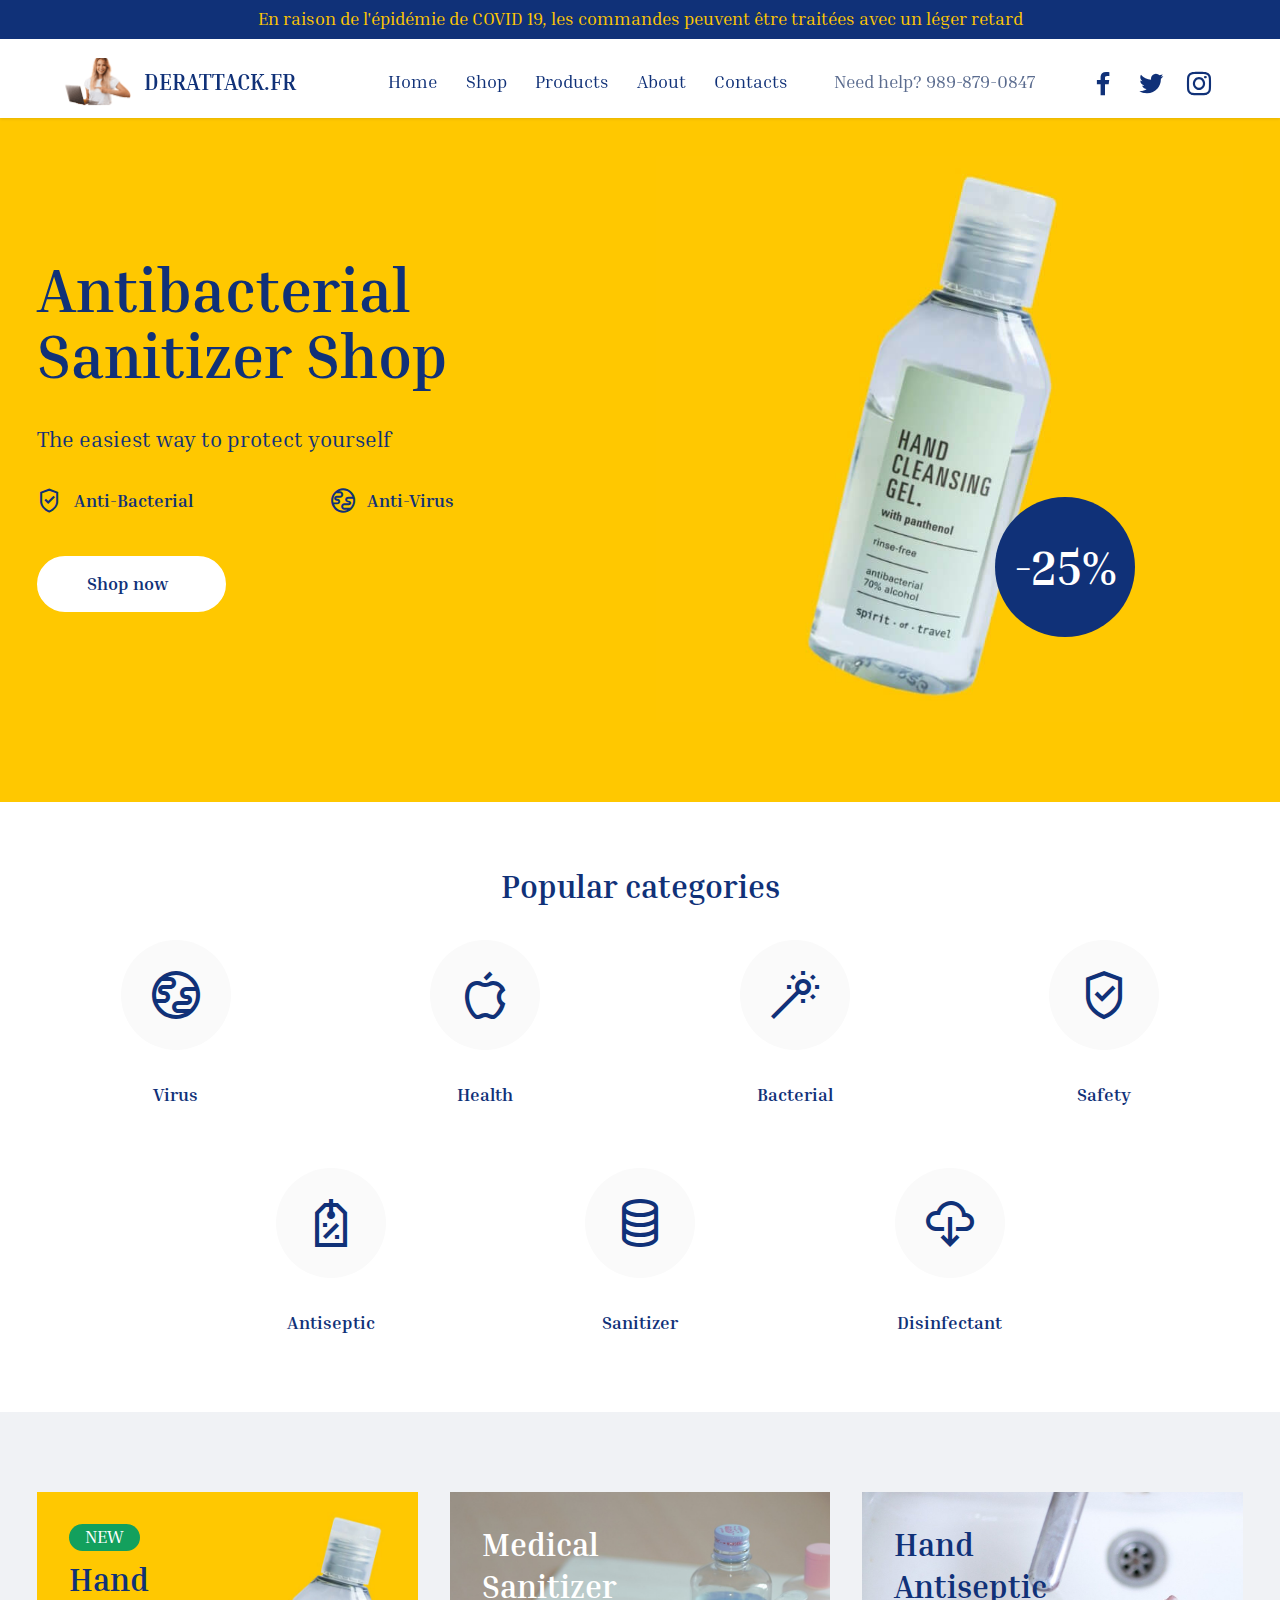
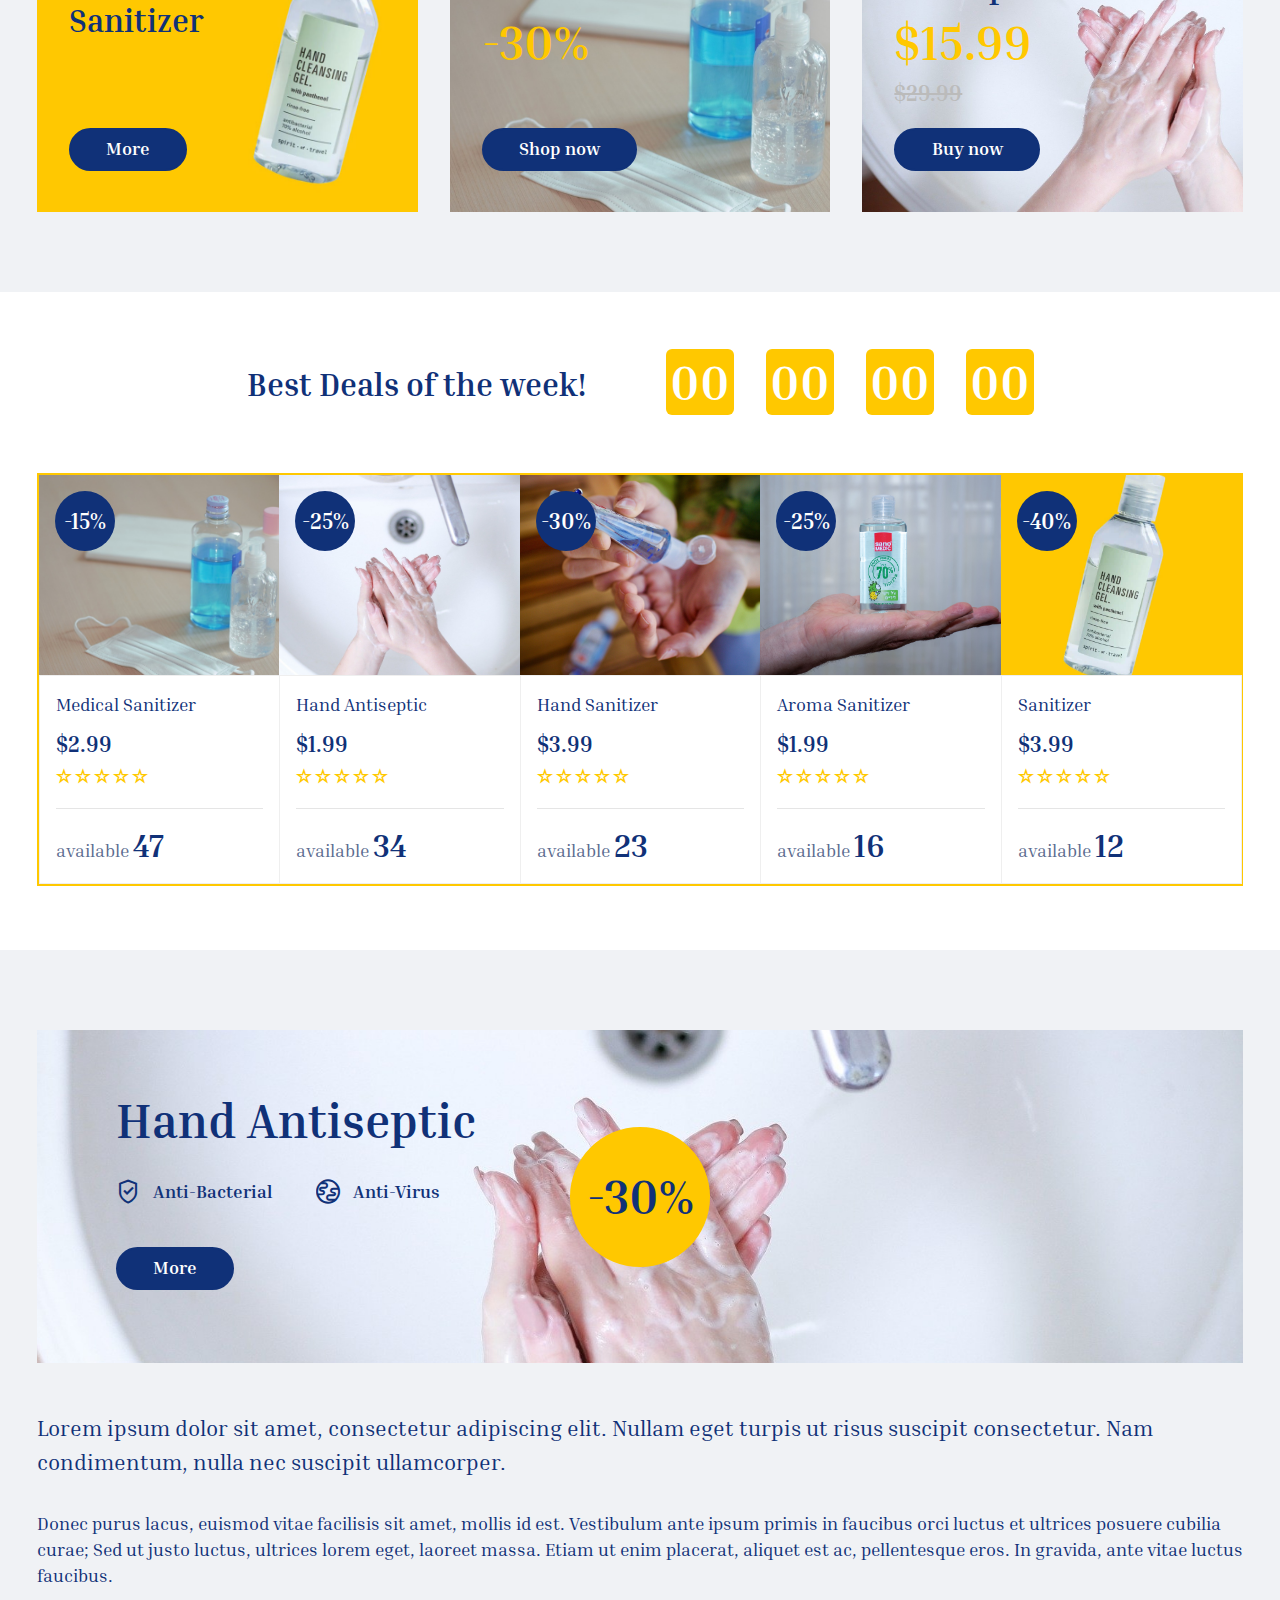
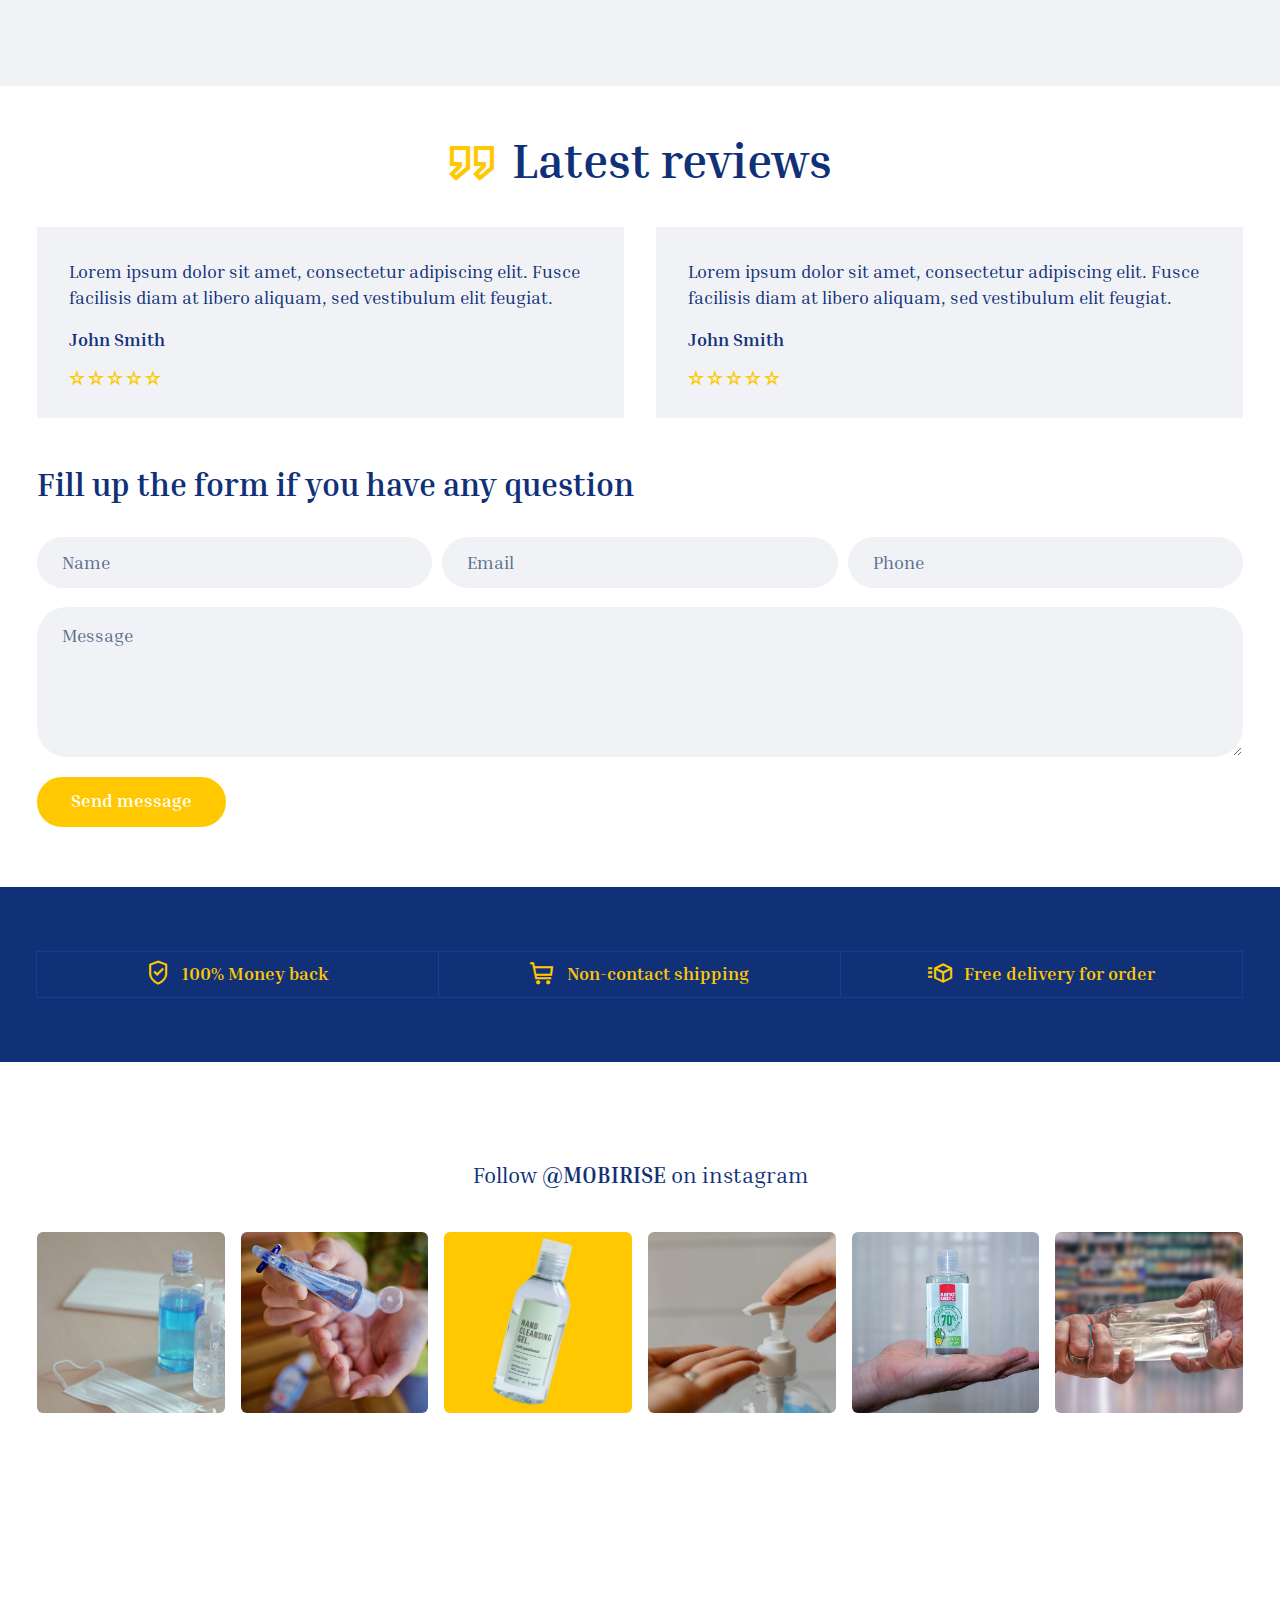
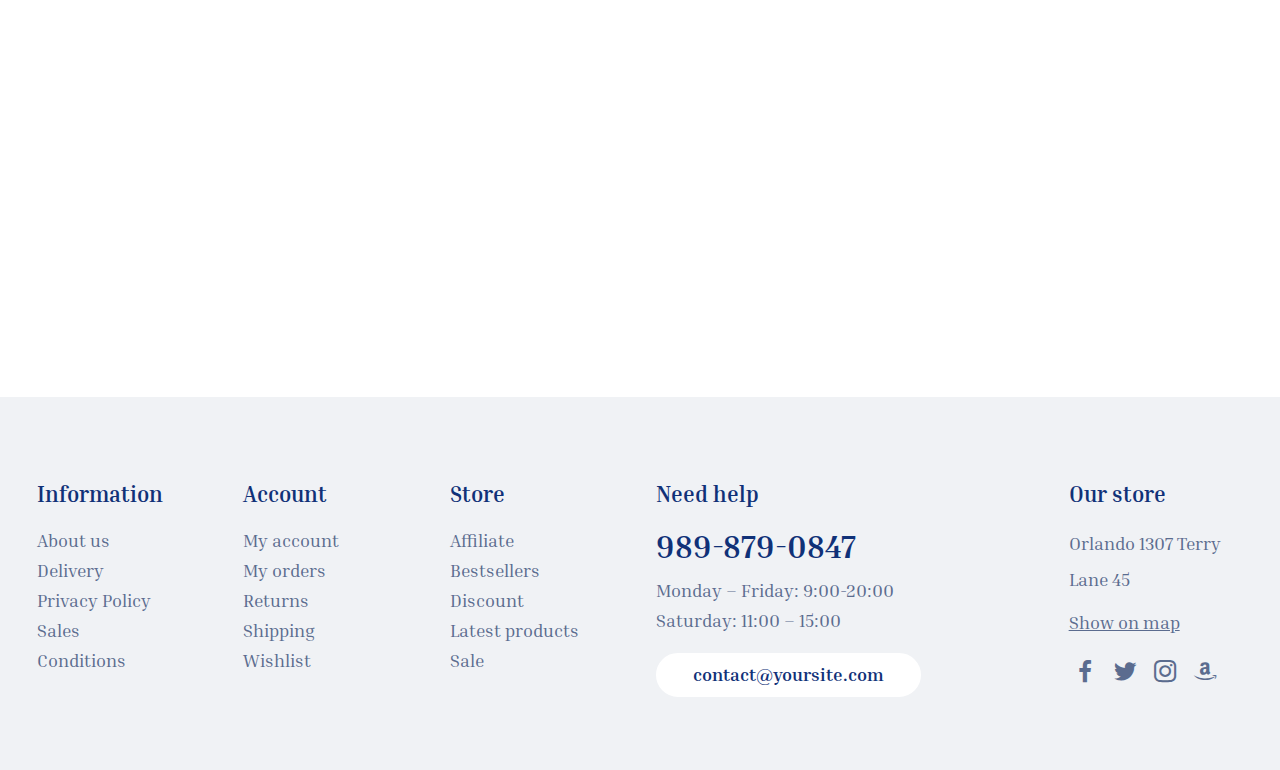
==== page1.html @ 293b17b3 "create github pages" ====
<!DOCTYPE html>
<html  >
<head>
  
  <meta charset="UTF-8">
  <meta http-equiv="X-UA-Compatible" content="IE=edge">
  
  <meta name="viewport" content="width=device-width, initial-scale=1, minimum-scale=1">
  <link rel="shortcut icon" href="assets/images/elodie-96x49.png" type="image/x-icon">
  <meta name="description" content="">
  
  
  <title>Page 1</title>
  <link rel="stylesheet" href="assets/web/assets/mobirise-icons2/mobirise2.css">
  <link rel="stylesheet" href="assets/tether/tether.min.css">
  <link rel="stylesheet" href="assets/bootstrap/css/bootstrap.min.css">
  <link rel="stylesheet" href="assets/bootstrap/css/bootstrap-grid.min.css">
  <link rel="stylesheet" href="assets/bootstrap/css/bootstrap-reboot.min.css">
  <link rel="stylesheet" href="assets/dropdown/css/style.css">
  <link rel="stylesheet" href="assets/formstyler/jquery.formstyler.css">
  <link rel="stylesheet" href="assets/formstyler/jquery.formstyler.theme.css">
  <link rel="stylesheet" href="assets/datepicker/jquery.datetimepicker.min.css">
  <link rel="stylesheet" href="assets/socicon/css/styles.css">
  <link rel="stylesheet" href="assets/theme/css/style.css">
  <link rel="stylesheet" href="assets/recaptcha.css">
  <link rel="preload" href="https://fonts.googleapis.com/css?family=Inria+Serif:300,300i,400,400i,700,700i&display=swap" as="style" onload="this.onload=null;this.rel='stylesheet'">
  <noscript><link rel="stylesheet" href="https://fonts.googleapis.com/css?family=Inria+Serif:300,300i,400,400i,700,700i&display=swap"></noscript>
  <link rel="preload" as="style" href="assets/mobirise/css/mbr-additional.css"><link rel="stylesheet" href="assets/mobirise/css/mbr-additional.css" type="text/css">
  
  
  
  

</head>
<body>
  
  <section class="menu menu1 cid-t0pFZDMu78" once="menu" id="menu1-0">
    
    <nav class="navbar navbar-dropdown navbar-fixed-top navbar-expand-lg">
        
         <h3 class="menu-tite mbr-fonts-style display-4">En raison de l'épidémie de COVID 19, les commandes peuvent être traitées avec un léger retard</h3>
        <div class="container">
 
            <div class="navbar-brand">
                <span class="navbar-logo">
                    <a href="http://www.derattack.fr">
                        <img src="assets/images/elodie-96x49.png" alt="Derattack.FR le specialiste reconnu de la lutte anti nuisibles à paris et en Regions" style="height: 3rem;">
                    </a>
                </span>
                <span class="navbar-caption-wrap"><a class="navbar-caption text-primary display-7" href="#">DERATTACK.FR</a></span>
            </div>
            <button class="navbar-toggler" type="button" data-toggle="collapse" data-target="#navbarSupportedContent" aria-controls="navbarNavAltMarkup" aria-expanded="false" aria-label="Toggle navigation">
                <div class="hamburger">
                    <span></span>
                    <span></span>
                    <span></span>
                    <span></span>
                </div>
            </button>
            <div class="collapse navbar-collapse" id="navbarSupportedContent">
                <ul class="navbar-nav nav-dropdown nav-right" data-app-modern-menu="true"><li class="nav-item"><a class="nav-link link text-primary display-4" href="#">
                            Home</a></li><li class="nav-item"><a class="nav-link link text-primary display-4" href="#" aria-expanded="true">
                            Shop</a></li><li class="nav-item"><a class="nav-link link text-primary display-4" href="#" aria-expanded="false">Products</a></li>
                    <li class="nav-item"><a class="nav-link link text-primary display-4" href="#">
                            About</a></li>
                    <li class="nav-item"><a class="nav-link link text-primary display-4" href="#">Contacts</a>
                    </li></ul>
                
                <h4 class="menu-text mbr-fonts-style m-0 display-4">Need help? 989-879-0847</h4>
                
                
                <div class="icons-menu">
                    <a class="iconfont-wrapper" href="#" target="_blank">
                        <span class="p-2 mbr-iconfont socicon-facebook socicon"></span>
                    </a>
                    <a class="iconfont-wrapper" href="#" target="_blank">
                        <span class="p-2 mbr-iconfont socicon-twitter socicon"></span>
                    </a>
                    <a class="iconfont-wrapper" href="#" target="_blank">
                        <span class="p-2 mbr-iconfont socicon-instagram socicon"></span>
                    </a>
                    
                </div>
                
            </div>
        </div>
    </nav>
</section>

<section class="header2 cid-t0pFZEG1dU" id="header02-1">
    
    
    <div class="container">
        <div class="row align-left justify-content-center align-items-center">
            <div class="col-12 col-md-12 col-lg-6 image-wrapper">
                <div class="price-wrapper">
                    <h5 class="price mbr-fonts-style m-0 display-2">
                        <strong>-25%</strong>
                    </h5>
                </div>
                <img src="assets/images/product2.jpg" alt="">
            </div>
            <div class="col-12 col-md-12 col-lg-6">
                <div class="text-wrapper">
                    <h1 class="mbr-section-title mbr-fonts-style mb-4 display-1"><strong>Antibacterial Sanitizer Shop</strong></h1>
                    <p class="mbr-text mbr-fonts-style mb-4 display-7">The easiest way to protect yourself</p>
                    <div class="cards mb-4">
                        <div class="card-wrapper">
                            <span class="mbr-iconfont card-icon m-auto mobi-mbri-protect mobi-mbri"></span>
                            <div class="card-box">
                                <h4 class="card-title mbr-fonts-style display-4"><strong>Anti-Bacterial</strong></h4>
                            </div>
                        </div>
                        <div class="card-wrapper">
                            <span class="mbr-iconfont card-icon m-auto mobi-mbri-globe mobi-mbri"></span>
                            <div class="card-box">
                                <h4 class="card-title mbr-fonts-style display-4"><strong>Anti-Virus</strong></h4>
                            </div>
                        </div>
                    </div>
                    <div class="mbr-section-btn mt-3"><a class="btn btn-lg btn-white display-4" href="#"><span class="mobi-mbri mobi-mbri-arrow-next mbr-iconfont mbr-iconfont-btn"></span>Shop now</a>
                    </div>
                </div>
            </div>
        </div>
    </div>
</section>

<section class="features3 cid-t0pFZF9p6k" id="features03-2">
    

    
    <div class="container">
        <div class="row">
            <div class="col-12">
                <h3 class="mbr-section-title mbr-fonts-style align-center mb-0 display-5"><strong>Popular categories</strong></h3>
                
            </div>
        </div>
        <div class="row">
            <div class="card col-12 col-md-4 col-lg-3">
                <div class="card-wrapper">
                    <div class="card-box align-center">
                        <div class="iconfont-wrapper">
                            <span class="mbr-iconfont mobi-mbri-globe mobi-mbri"></span>
                        </div>
                        <h5 class="card-title mbr-fonts-style display-4"><strong>Virus</strong></h5>
                        
                    </div>
                </div>
            </div>
            <div class="card col-12 col-md-4 col-lg-3">
                <div class="card-wrapper">
                    <div class="card-box align-center">
                        <div class="iconfont-wrapper">
                            <span class="mbr-iconfont mobi-mbri-apple mobi-mbri"></span>
                        </div>
                        <h5 class="card-title mbr-fonts-style display-4"><strong>Health</strong></h5>
                        
                    </div>
                </div>
            </div>
            <div class="card col-12 col-md-4 col-lg-3">
                <div class="card-wrapper">
                    <div class="card-box align-center">
                        <div class="iconfont-wrapper">
                            <span class="mbr-iconfont mobi-mbri-magic-stick mobi-mbri"></span>
                        </div>
                        <h5 class="card-title mbr-fonts-style display-4"><strong>Bacterial</strong></h5>
                        
                    </div>
                </div>
            </div>
            <div class="card col-12 col-md-4 col-lg-3">
                <div class="card-wrapper">
                    <div class="card-box align-center">
                        <div class="iconfont-wrapper">
                            <span class="mbr-iconfont mobi-mbri-protect mobi-mbri"></span>
                        </div>
                        <h5 class="card-title mbr-fonts-style display-4"><strong>Safety</strong></h5>
                        
                    </div>
                </div>
            </div>
            <div class="card col-12 col-md-4 col-lg-3">
                <div class="card-wrapper">
                    <div class="card-box align-center">
                        <div class="iconfont-wrapper">
                            <span class="mbr-iconfont mobi-mbri-sale mobi-mbri"></span>
                        </div>
                        <h5 class="card-title mbr-fonts-style display-4"><strong>Antiseptic</strong></h5>
                        
                    </div>
                </div>
            </div>
            <div class="card col-12 col-md-4 col-lg-3">
                <div class="card-wrapper">
                    <div class="card-box align-center">
                        <div class="iconfont-wrapper">
                            <span class="mbr-iconfont mobi-mbri-database mobi-mbri"></span>
                        </div>
                        <h5 class="card-title mbr-fonts-style display-4"><strong>Sanitizer</strong></h5>
                        
                    </div>
                </div>
            </div>
            <div class="card col-12 col-md-4 col-lg-3">
                <div class="card-wrapper">
                    <div class="card-box align-center">
                        <div class="iconfont-wrapper">
                            <span class="mbr-iconfont mobi-mbri-download-2 mobi-mbri"></span>
                        </div>
                        <h5 class="card-title mbr-fonts-style display-4"><strong>Disinfectant</strong></h5>
                        
                    </div>
                </div>
            </div>
        </div>
    </div>
</section>

<section class="features2 cid-t0pFZFJLHD" id="features02-3">
    

    
    <div class="container">
        <div class="row">
            <div class="col-12 col-lg-4">
                <div class="card-wrapper">
                    <div class="text-wrapper">
                        <div class="content">
                            <h6 class="card1-subtitle mbr-fonts-style mb-2 display-4">NEW</h6>
                            <h5 class="card1-title mbr-fonts-style display-5"><strong>Hand Sanitizer</strong></h5>
                        </div>


                        <div class="mbr-section-btn"><a href="#" class="btn btn-md btn-primary display-4">More</a></div>

                    </div>
                    <div class="img-wrapper">
                        <img src="assets/images/card2.jpg" alt="" title="">
                    </div>
                </div>
            </div>
            <div class="col-12 col-lg-4">
                <div class="card-wrapper">
                    <div class="text-wrapper">
                        <div class="content">
                            <h6 class="card2-subtitle mbr-fonts-style mb-2 display-5"><strong>Medical Sanitizer</strong></h6>
                            <h5 class="card2-title mbr-fonts-style display-2"><strong>-30%</strong></h5>
                        </div>


                        <div class="mbr-section-btn"><a href="#" class="btn btn-md btn-primary display-4">Shop now</a></div>

                    </div>
                    <div class="img-wrapper">
                        <img src="assets/images/mbr-1.jpeg" alt="" title="">
                    </div>
                </div>
            </div>
            <div class="col-12 col-lg-4">
                <div class="card-wrapper">
                    <div class="text-wrapper">
                        <div class="content">
                            <h6 class="card3-subtitle mbr-fonts-style mb-2 display-5"><strong>Hand Antiseptic</strong></h6>
                            <h5 class="card3-title mbr-fonts-style display-2"><strong>$15.99</strong></h5>
                            <h6 class="card3-price mbr-fonts-style display-7"><strong>$29.99</strong></h6>
                        </div>


                        <div class="mbr-section-btn"><a href="#" class="btn btn-md btn-primary display-4">Buy now</a></div>

                    </div>
                    <div class="img-wrapper">
                        <img src="assets/images/mbr-2.jpeg" alt="" title="">
                    </div>
                </div>
            </div>
        </div>
    </div>
</section>

<section class="countdown1 cid-t0pFZG8poo" id="countdown01-4">


<div class="container">
    <div class="row pt-5 justify-content-center">
        <div class="col-lg-10">
            <div class="mbr-flex">
            <h3 class="mbr-section-title mb-5 align-center mbr-fonts-style display-5"><strong>Best Deals of the week!</strong></h3>
           
            <div class="countdown-cont align-center mb-5">

                <div class="countdown" data-due-date="2021/02/21"></div>
            </div>
          </div>
        </div>
    </div>
</div>
</section>

<section class="shop1 cid-t0pFZGq6rU" id="shop02-5">
    
    
    <div class="container">
        
        <div class="row align-left justify-content-center">
            
            
            <div class="item features-image сol-12 col-md-6 col-lg-2">
                <div class="item-wrapper">
                    <div class="item-img">
                         <div class="price-wrapper">
                    <h5 class="price mbr-fonts-style m-0 display-7">
                        <strong>-15%</strong>
                    </h5>
                </div>
                       <img src="assets/images/mbr-1.jpeg" data-slide-to="5" alt="" title="">
                    </div>
                    <div class="item-content">
                        <h5 class="item-title mbr-fonts-style display-4">Medical Sanitizer</h5>
                        <h6 class="item-subtitle mbr-fonts-style mt-1 display-7"><strong>$2.99</strong></h6>
                        
                        
                        <div class="social-row display-7">
                            <div class="soc-item">
                                <a href="https://www.facebook.com/Mobirise/" target="_blank">
                                    <span class="mbr-iconfont mobi-mbri-star mobi-mbri"></span>
                                </a>
                            </div>
                            <div class="soc-item">
                                <a href="https://twitter.com/mobirise" target="_blank">
                                    <span class="mbr-iconfont mobi-mbri-star mobi-mbri"></span>
                                </a>
                            </div>
                            <div class="soc-item">
                                <a href="https://instagram.com/mobirise" target="_blank">
                                    <span class="mbr-iconfont mobi-mbri-star mobi-mbri"></span>
                                </a>
                            </div>
                            <div class="soc-item">
                                <a href="https://www.youtube.com/c/mobirise" target="_blank">
                                    <span class="mbr-iconfont mobi-mbri-star mobi-mbri"></span>
                                </a>
                            </div>
                            <div class="soc-item">
                                <a href="https://twitter.com/mobirise" target="_blank">
                                    <span class="mbr-iconfont mobi-mbri-star mobi-mbri"></span>
                                </a>
                            </div>
                        </div>
                         <hr>
                        <span class="mbr-count-text mbr-fonts-style mt-3 display-4">available</span>
                        <span class="mbr-count mbr-fonts-style mt-3 display-5"><strong>47</strong></span>
                         
                    </div>
                   
                </div>
            </div><div class="item features-image сol-12 col-md-6 col-lg-2">
                <div class="item-wrapper">
                    <div class="item-img">
                        <div class="price-wrapper">
                    <h5 class="price mbr-fonts-style m-0 display-7">
                        <strong>-25%</strong>
                    </h5>
                </div>
                        <img src="assets/images/mbr.jpeg" data-slide-to="0" alt="" title="">
                    </div>
                    <div class="item-content">
                        <h5 class="item-title mbr-fonts-style display-4">Hand Antiseptic</h5>
                        <h6 class="item-subtitle mbr-fonts-style mt-1 display-7"><strong>$1.99</strong></h6>
                        
                        
                        <div class="social-row display-7">
                            <div class="soc-item">
                                <a href="https://www.facebook.com/Mobirise/" target="_blank">
                                    <span class="mbr-iconfont mobi-mbri-star mobi-mbri"></span>
                                </a>
                            </div>
                            <div class="soc-item">
                                <a href="https://twitter.com/mobirise" target="_blank">
                                    <span class="mbr-iconfont mobi-mbri-star mobi-mbri"></span>
                                </a>
                            </div>
                            <div class="soc-item">
                                <a href="https://instagram.com/mobirise" target="_blank">
                                    <span class="mbr-iconfont mobi-mbri-star mobi-mbri"></span>
                                </a>
                            </div>
                            <div class="soc-item">
                                <a href="https://www.youtube.com/c/mobirise" target="_blank">
                                    <span class="mbr-iconfont mobi-mbri-star mobi-mbri"></span>
                                </a>
                            </div>
                            <div class="soc-item">
                                <a href="https://twitter.com/mobirise" target="_blank">
                                    <span class="mbr-iconfont mobi-mbri-star mobi-mbri"></span>
                                </a>
                            </div>
                        </div>
                        <hr>
                        <span class="mbr-count-text mbr-fonts-style mt-3 display-4">available</span>
                        <span class="mbr-count mbr-fonts-style mt-3 display-5"><strong>34</strong></span>
                        
                        
                    </div>
                    
                </div>
            </div><div class="item features-image сol-12 col-md-6 col-lg-2">
                <div class="item-wrapper">
                    <div class="item-img">
                         <div class="price-wrapper">
                    <h5 class="price mbr-fonts-style m-0 display-7">
                        <strong>-30%</strong>
                    </h5>
                </div>
                        <img src="assets/images/mbr-1.jpg" data-slide-to="1" alt="" title="">
                    </div>
                   <div class="item-content">
                        <h5 class="item-title mbr-fonts-style display-4">Hand Sanitizer</h5>
                        <h6 class="item-subtitle mbr-fonts-style mt-1 display-7"><strong>$3.99</strong></h6>
                        
                        
                        <div class="social-row display-7">
                            <div class="soc-item">
                                <a href="https://www.facebook.com/Mobirise/" target="_blank">
                                    <span class="mbr-iconfont mobi-mbri-star mobi-mbri"></span>
                                </a>
                            </div>
                            <div class="soc-item">
                                <a href="https://twitter.com/mobirise" target="_blank">
                                    <span class="mbr-iconfont mobi-mbri-star mobi-mbri"></span>
                                </a>
                            </div>
                            <div class="soc-item">
                                <a href="https://instagram.com/mobirise" target="_blank">
                                    <span class="mbr-iconfont mobi-mbri-star mobi-mbri"></span>
                                </a>
                            </div>
                            <div class="soc-item">
                                <a href="https://www.youtube.com/c/mobirise" target="_blank">
                                    <span class="mbr-iconfont mobi-mbri-star mobi-mbri"></span>
                                </a>
                            </div>
                            <div class="soc-item">
                                <a href="https://twitter.com/mobirise" target="_blank">
                                    <span class="mbr-iconfont mobi-mbri-star mobi-mbri"></span>
                                </a>
                            </div>
                        </div>
                         <hr>
                        <span class="mbr-count-text mbr-fonts-style mt-3 display-4">available</span>
                        <span class="mbr-count mbr-fonts-style mt-3 display-5"><strong>23</strong></span>
                         
                    </div>
                   
                </div>
            </div><div class="item features-image сol-12 col-md-6 col-lg-2">
                <div class="item-wrapper">
                    <div class="item-img">
                         <div class="price-wrapper">
                    <h5 class="price mbr-fonts-style m-0 display-7">
                        <strong>-25%</strong>
                    </h5>
                </div>
                        <img src="assets/images/mbr-2.jpg" data-slide-to="2" alt="" title="">
                    </div>
                   <div class="item-content">
                        <h5 class="item-title mbr-fonts-style display-4">Aroma Sanitizer</h5>
                        <h6 class="item-subtitle mbr-fonts-style mt-1 display-7"><strong>$1.99</strong></h6>
                        
                        
                        <div class="social-row display-7">
                            <div class="soc-item">
                                <a href="https://www.facebook.com/Mobirise/" target="_blank">
                                    <span class="mbr-iconfont mobi-mbri-star mobi-mbri"></span>
                                </a>
                            </div>
                            <div class="soc-item">
                                <a href="https://twitter.com/mobirise" target="_blank">
                                    <span class="mbr-iconfont mobi-mbri-star mobi-mbri"></span>
                                </a>
                            </div>
                            <div class="soc-item">
                                <a href="https://instagram.com/mobirise" target="_blank">
                                    <span class="mbr-iconfont mobi-mbri-star mobi-mbri"></span>
                                </a>
                            </div>
                            <div class="soc-item">
                                <a href="https://www.youtube.com/c/mobirise" target="_blank">
                                    <span class="mbr-iconfont mobi-mbri-star mobi-mbri"></span>
                                </a>
                            </div>
                            <div class="soc-item">
                                <a href="https://twitter.com/mobirise" target="_blank">
                                    <span class="mbr-iconfont mobi-mbri-star mobi-mbri"></span>
                                </a>
                            </div>
                        </div>
                         <hr>
                        <span class="mbr-count-text mbr-fonts-style mt-3 display-4">available</span>
                        <span class="mbr-count mbr-fonts-style mt-3 display-5"><strong>16</strong></span>
                         
                        
                    </div>
                    
                </div>
            </div><div class="item features-image сol-12 col-md-6 col-lg-2">
                <div class="item-wrapper">
                    <div class="item-img">
                         <div class="price-wrapper">
                    <h5 class="price mbr-fonts-style m-0 display-7">
                        <strong>-40%</strong>
                    </h5>
                </div>
                        <img src="assets/images/product2.jpg" data-slide-to="3">
                    </div>
                   <div class="item-content">
                        <h5 class="item-title mbr-fonts-style display-4">Sanitizer</h5>
                        <h6 class="item-subtitle mbr-fonts-style mt-1 display-7"><strong>$3.99</strong></h6>
                        
                        
                        <div class="social-row display-7">
                            <div class="soc-item">
                                <a href="https://www.facebook.com/Mobirise/" target="_blank">
                                    <span class="mbr-iconfont mobi-mbri-star mobi-mbri"></span>
                                </a>
                            </div>
                            <div class="soc-item">
                                <a href="https://twitter.com/mobirise" target="_blank">
                                    <span class="mbr-iconfont mobi-mbri-star mobi-mbri"></span>
                                </a>
                            </div>
                            <div class="soc-item">
                                <a href="https://instagram.com/mobirise" target="_blank">
                                    <span class="mbr-iconfont mobi-mbri-star mobi-mbri"></span>
                                </a>
                            </div>
                            <div class="soc-item">
                                <a href="https://www.youtube.com/c/mobirise" target="_blank">
                                    <span class="mbr-iconfont mobi-mbri-star mobi-mbri"></span>
                                </a>
                            </div>
                            <div class="soc-item">
                                <a href="https://twitter.com/mobirise" target="_blank">
                                    <span class="mbr-iconfont mobi-mbri-star mobi-mbri"></span>
                                </a>
                            </div>
                        </div>
                         <hr>
                        <span class="mbr-count-text mbr-fonts-style mt-3 display-4">available</span>
                        <span class="mbr-count mbr-fonts-style mt-3 display-5"><strong>12</strong></span>
                         
                    </div>
                    
                </div>
            </div>
        </div>
    </div>
</section>

<section class="content01 cid-t0pFZHxjfo" id="content01-6">
    
    
    <div class="container">
        <div class="row align-left justify-content-center align-items-center">
            <div class="item-wrapper">

                <div class="col-12 col-md-12 col-lg-6">
                    <div class="text-wrapper">
                        <h1 class="mbr-section-title mbr-fonts-style mb-4 display-2"><strong>Hand Antiseptic</strong></h1>
                        
                        <div class="cards mb-4">
                            <div class="card-wrapper">
                                <span class="mbr-iconfont card-icon m-auto mobi-mbri-protect mobi-mbri"></span>
                                <div class="card-box">
                                    <h4 class="card-title mbr-fonts-style display-4">
                                        <strong>Anti-Bacterial</strong></h4>
                                </div>
                            </div>
                            <div class="card-wrapper">
                                <span class="mbr-iconfont card-icon m-auto mobi-mbri-globe mobi-mbri"></span>
                                <div class="card-box">
                                    <h4 class="card-title mbr-fonts-style display-4"><strong>Anti-Virus</strong>
                                    </h4>
                                </div>
                            </div>
                        </div>
                        <div class="mbr-section-btn mt-3"><a class="btn btn-md btn-primary display-4" href="#">More</a></div>
                    </div>
                </div>
                <div class="col-12 col-md-12 col-lg-5 image-wrapper">
                    <div class="price-wrapper">

                        <h5 class="price mbr-fonts-style m-0 display-2">
                            <strong>-30%</strong></h5>
                    </div>

                </div>
            </div>
        </div>
    </div>
</section>

<section class="content4 cid-t0pFZHTNoA" id="content04-7">
    
    <div class="container">
        <div class="row justify-content-center align-left">
            <div class="col-md-12 col-lg-12">
                
                <h4 class="mbr-section-subtitle mbr-fonts-style mb-4 display-7">Lorem ipsum dolor sit amet, consectetur adipiscing elit. Nullam eget turpis ut risus suscipit consectetur. Nam condimentum, nulla nec suscipit ullamcorper.</h4>
                <p class="mbr-text mbr-fonts-style display-4">
                    Donec purus lacus, euismod vitae facilisis sit amet, mollis id est. Vestibulum ante ipsum primis in faucibus orci luctus et ultrices posuere cubilia curae; Sed ut justo luctus, ultrices lorem eget, laoreet massa. Etiam ut enim placerat, aliquet est ac, pellentesque eros. In gravida, ante vitae luctus faucibus.</p>
            </div>
        </div>
    </div>
</section>

<section class="testimonials02 cid-t0pFZIajJd" id="testimonials02-8">
    

    
    <div class="container">
        <div class="row justify-content-center">
            <div class="col-12 title-col mb-4">
                <div class="title-wrap">
                    <span class="title-icon mobi-mbri-quote-right mobi-mbri"></span>
                    <h3 class="mbr-section-title mbr-fonts-style align-center display-2"><strong>Latest reviews</strong></h3>
                </div>
            </div>
            <div class="col-sm-6 col-lg-6 col-lg-4">
                <div class="card-wrap">
                    <div class="content-wrap">
                        <p class="card-text mbr-fonts-style align-left display-4">
                            Lorem ipsum dolor sit amet, consectetur adipiscing elit. Fusce facilisis diam at libero
                            aliquam, sed vestibulum elit feugiat.</p>
                        <h5 class="card-title card-title mbr-fonts-style align-left m-0 display-4">
                            <strong>John Smith</strong>
                        </h5>
                        <div class="social-row display-7">
                            <div class="soc-item">
                                <a href="https://www.facebook.com/Mobirise/" target="_blank">
                                    <span class="mbr-iconfont mobi-mbri-star mobi-mbri"></span>
                                </a>
                            </div>
                            <div class="soc-item">
                                <a href="https://twitter.com/mobirise" target="_blank">
                                    <span class="mbr-iconfont mobi-mbri-star mobi-mbri"></span>
                                </a>
                            </div>
                            <div class="soc-item">
                                <a href="https://instagram.com/mobirise" target="_blank">
                                    <span class="mbr-iconfont mobi-mbri-star mobi-mbri"></span>
                                </a>
                            </div>
                            <div class="soc-item">
                                <a href="https://www.youtube.com/c/mobirise" target="_blank">
                                    <span class="mbr-iconfont mobi-mbri-star mobi-mbri"></span>
                                </a>
                            </div>
                            <div class="soc-item">
                                <a href="https://twitter.com/mobirise" target="_blank">
                                    <span class="mbr-iconfont mobi-mbri-star mobi-mbri"></span>
                                </a>
                            </div>
                        </div>
                    </div>
                </div>
            </div>

            <div class="col-sm-6 col-lg-4 col-lg-6">
                <div class="card-wrap">
                    <div class="content-wrap">
                        <p class="card-text mbr-fonts-style align-left display-4">
                            Lorem ipsum dolor sit amet, consectetur adipiscing elit. Fusce facilisis diam at libero
                            aliquam, sed vestibulum elit feugiat.</p>
                        <h5 class="card-title card-title mbr-fonts-style align-left m-0 display-4">
                            <strong>John Smith</strong>
                        </h5>
                        <div class="social-row display-7">
                            <div class="soc-item">
                                <a href="https://www.facebook.com/Mobirise/" target="_blank">
                                    <span class="mbr-iconfont mobi-mbri-star mobi-mbri"></span>
                                </a>
                            </div>
                            <div class="soc-item">
                                <a href="https://twitter.com/mobirise" target="_blank">
                                    <span class="mbr-iconfont mobi-mbri-star mobi-mbri"></span>
                                </a>
                            </div>
                            <div class="soc-item">
                                <a href="https://instagram.com/mobirise" target="_blank">
                                    <span class="mbr-iconfont mobi-mbri-star mobi-mbri"></span>
                                </a>
                            </div>
                            <div class="soc-item">
                                <a href="https://www.youtube.com/c/mobirise" target="_blank">
                                    <span class="mbr-iconfont mobi-mbri-star mobi-mbri"></span>
                                </a>
                            </div>
                            <div class="soc-item">
                                <a href="https://twitter.com/mobirise" target="_blank">
                                    <span class="mbr-iconfont mobi-mbri-star mobi-mbri"></span>
                                </a>
                            </div>
                        </div>
                    </div>
                </div>
            </div>

            

            
        </div>
    </div>
</section>

<section class="form2 cid-t0pFZJpZC4" id="form02-9">
    
    
    <div class="container">
        <div class="row">
            <div class="col-lg-12 mx-auto mbr-form" data-form-type="formoid">
<!--Formbuilder Form-->
<form action="https://mobirise.eu/" method="POST" class="mbr-form form-with-styler" data-form-title="Form Name"><input type="hidden" name="email" data-form-email="true" value="ySHL/KbzLFicFfMnDufN9hkj1oBVz0FIgrhyy23m17YqiV2Ctd8EOUWBrEpijfg+5ohuWCUiF4VyyQJBMjOmOTKLernnGv+1gRDYvGucW+VhcZfYp5M2HSqu1FhE5quf.GkR4+/J0pxNwefTrOQDvsnk5wcY9UnoZLVt9Fuk/zZbHH2BPgZa3kKhjdDivNvSrIxn30EK0f3l8bCCUIJGJPJ4CJJKZoDdnAE4fB34fCZQok1ghxS/UrjM9iBjhgPO/">
<div class="form-row">
<div hidden="hidden" data-form-alert="" class="alert alert-success col-12">Thanks for filling out the form!</div>
<div hidden="hidden" data-form-alert-danger="" class="alert alert-danger col-12">Oops...! some problem!</div>
</div>
<div class="dragArea form-row">
<div class="col-lg-12 col-md-12 col-sm-12">
<h4 class="align-left mbr-fonts-style display-5"><strong>Fill up the form if you have any question</strong></h4>
</div>
<div class="col-lg-4 col-md-12 col-sm-12 form-group" data-for="text">
<input type="text" name="text" placeholder="Name" data-form-field="text" class="form-control display-7" value="" id="text-form02-9">
</div>
<div data-for="email" class="col-lg-4 col-md-12 col-sm-12 form-group">
<input type="email" name="email" placeholder="Email" data-form-field="email" class="form-control display-7" value="" id="email-form02-9">
</div>
<div data-for="phone" class="col-lg-4 col-md-12 col-sm-12 form-group">
<input type="tel" name="phone" placeholder="Phone" data-form-field="phone" class="form-control display-7" value="" id="phone-form02-9">
</div>
<div class="col-lg-12 col-md-12 col-sm-12 form-group" data-for="textarea">
<textarea name="textarea" placeholder="Message" data-form-field="textarea" class="form-control display-7" id="textarea-form02-9"></textarea>
</div>
<div class="col-auto"><button type="submit" class="btn btn-warning display-4">Send message</button></div>
</div>
</form><!--Formbuilder Form-->
</div>
        </div>
    </div>
</section>

<section class="features08 cid-t0pFZJKX4p" id="features08-a">
    
    
    <div class="container">
        <div class="row align-left justify-content-center align-items-center">

            <div class="col-12 col-md-12 col-lg-12">

                <div class="cards">
                    <div class="card-wrapper">
                        <span class="mbr-iconfont card-icon mobi-mbri-protect mobi-mbri"></span>
                        <div class="card-box">
                            <h4 class="card-title mbr-fonts-style display-4"><strong>100% Money back</strong></h4>
                        </div>
                    </div>
                    <div class="card-wrapper">
                        <span class="mbr-iconfont card-icon mobi-mbri-shopping-cart mobi-mbri"></span>
                        <div class="card-box">
                            <h4 class="card-title mbr-fonts-style display-4"><strong>Non-contact shipping</strong></h4>
                        </div>
                    </div>
                    <div class="card-wrapper">
                        <span class="mbr-iconfont card-icon mobi-mbri-delivery mobi-mbri"></span>
                        <div class="card-box">
                            <h4 class="card-title mbr-fonts-style display-4"><strong>Free delivery for order</strong></h4>
                        </div>
                    </div>
                </div>

            </div>

        </div>
    </div>
</section>

<section class="social1 cid-t0pFZK5pSP" id="social01-b">
    
    
    <div class="container">
        <div class="mbr-section-head">
            <h4 class="mbr-section-title mbr-fonts-style align-center mb-0 display-7">Follow <strong>@MOBIRISE</strong> on instagram</h4>
            
        </div>
        <div class="row mt-4">
            <div class="item features-image сol-12 col-md-6 col-lg-2">
                <div class="item-wrapper">
                    <div class="item-img">
                        <span class="mbr-iconfont socicon-instagram socicon"></span>
                        <img src="assets/images/mbr-1.jpeg" alt="" title="">
                    </div>
                </div>
            </div>
            <div class="item features-image сol-12 col-md-6 col-lg-2">
                <div class="item-wrapper">
                    <div class="item-img">
                        <span class="mbr-iconfont socicon-instagram socicon"></span>
                        <img src="assets/images/mbr-1.jpg" alt="" title="">
                    </div>
                </div>
            </div>
            <div class="item features-image сol-12 col-md-6 col-lg-2">
                <div class="item-wrapper">
                    <div class="item-img">
                        <span class="mbr-iconfont socicon-instagram socicon"></span>
                        <img src="assets/images/product2.jpg">
                    </div>
                </div>
            </div>
            <div class="item features-image сol-12 col-md-6 col-lg-2">
                <div class="item-wrapper">
                    <div class="item-img">
                        <span class="mbr-iconfont socicon-instagram socicon"></span>
                        <img src="assets/images/features4.jpg">
                    </div>
                </div>
            </div>
            <div class="item features-image сol-12 col-md-6 col-lg-2">
                <div class="item-wrapper">
                    <div class="item-img">
                        <span class="mbr-iconfont socicon-instagram socicon"></span>
                        <div class="item-img">
                            <span class="mbr-iconfont socicon-instagram socicon"></span>
                            <img src="assets/images/mbr-2.jpg" alt="" title="">
                        </div>
                    </div>
                </div>
            </div>
            <div class="item features-image сol-12 col-md-6 col-lg-2">
                <div class="item-wrapper">
                    <div class="item-img">
                        <span class="mbr-iconfont socicon-instagram socicon"></span>
                        <div class="item-img">
                            <span class="mbr-iconfont socicon-instagram socicon"></span>
                            <img src="assets/images/mbr-3.jpg" alt="" title="">
                        </div>
                    </div>
                </div>
            </div>
        </div>


    </div>
</section>

<section class="map2 cid-t0pFZKxzlO" id="map01-c">
    
    
    <div>
        
        <div class="google-map"><iframe frameborder="0" style="border:0" src="https://www.google.com/maps/embed/v1/place?key=AIzaSyCNveGQ9bfpKFwWzQLLftrR9hNiHwdqQG8&amp;q=350 5th Ave, New York, NY 10118" allowfullscreen=""></iframe></div>
    </div>
</section>

<section class="footer4 cid-t0pFZKTa8J" once="footers" id="footer04-d">

    
    
    <div class="container">
        <div class="row mbr-white">
            <div class="col-12 col-md-6 col-lg-2">
                <h5 class="mbr-section-subtitle mbr-fonts-style mb-3 display-7">
                    <strong>Information</strong>
                </h5>
                <ul class="list mbr-fonts-style display-4">
                    <li class="mbr-text item-wrap">About us
</li><li class="mbr-text item-wrap">Delivery&nbsp;</li><li class="mbr-text item-wrap">Privacy Policy
</li><li class="mbr-text item-wrap">Sales
</li><li class="mbr-text item-wrap">Conditions</li>
                </ul>
            </div>
            <div class="col-12 col-md-6 col-lg-2">
                <h5 class="mbr-section-subtitle mbr-fonts-style mb-3 display-7">
                    <strong>Account</strong>
                </h5>
                <ul class="list mbr-fonts-style display-4">

                    <li class="mbr-text item-wrap">My account
</li><li class="mbr-text item-wrap">My orders
</li><li class="mbr-text item-wrap">Returns
</li><li class="mbr-text item-wrap">Shipping
</li><li class="mbr-text item-wrap">Wishlist</li>
                </ul>
            </div>
              <div class="col-12 col-md-6 col-lg-2">
                <h5 class="mbr-section-subtitle mbr-fonts-style mb-3 display-7">
                    <strong>Store</strong>
                </h5>
                <ul class="list mbr-fonts-style display-4">

                    <li class="mbr-text item-wrap">Affiliate
</li><li class="mbr-text item-wrap">Bestsellers
</li><li class="mbr-text item-wrap">Discount
</li><li class="mbr-text item-wrap">Latest products
</li><li class="mbr-text item-wrap">Sale</li>
                </ul>
            </div>
            <div class="col-12 col-md-6 col-lg-4">
                <h5 class="mbr-section-subtitle mbr-fonts-style mb-3 display-7"><strong>Need help</strong></h5>
                <h6 class="phone mbr-fonts-style mb-2 display-5"><strong>989-879-0847</strong></h6>
                <ul class="list mbr-fonts-style display-4">
                    <li class="mbr-text item-wrap">Monday – Friday: 9:00-20:00
</li><li class="mbr-text item-wrap">Saturday: 11:00 – 15:00</li>
                </ul>
                 <div class="mbr-section-btn mt-2 mb-4"><a class="btn btn-md btn-white display-4" href="#">contact@yoursite.com</a></div>
            </div>
            <div class="col-12 col-md-6 col-lg-2">
                <h5 class="mbr-section-subtitle mbr-fonts-style mb-3 display-7"><strong>Our store</strong></h5>
                <p class="mbr-text mbr-fonts-style mb-2 display-4">Orlando 1307  Terry Lane 45</p>
                <p class="mbr-text map mbr-fonts-style mb-3 display-4">Show on map</p>
                <div class="social-row display-7">
                    <div class="soc-item">
                        <a href="https://twitter.com/mobirise" target="_blank">
                            <span class="mbr-iconfont socicon socicon-facebook"></span>
                        </a>
                    </div>
                    <div class="soc-item">
                        <a href="https://twitter.com/mobirise" target="_blank">
                            <span class="mbr-iconfont socicon socicon-twitter"></span>
                        </a>
                    </div>
                    <div class="soc-item">
                        <a href="https://twitter.com/mobirise" target="_blank">
                            <span class="mbr-iconfont socicon socicon-instagram"></span>
                        </a>
                    </div>
                    <div class="soc-item">
                        <a href="https://twitter.com/mobirise" target="_blank">
                            <span class="mbr-iconfont socicon-amazon socicon"></span>
                        </a>
                    </div>
                </div>
            </div>
            
        </div>
    </div>
</section>


<script src="assets/web/assets/jquery/jquery.min.js"></script>
  <script src="assets/popper/popper.min.js"></script>
  <script src="assets/tether/tether.min.js"></script>
  <script src="assets/bootstrap/js/bootstrap.min.js"></script>
  <script src="assets/smoothscroll/smooth-scroll.js"></script>
  <script src="assets/dropdown/js/nav-dropdown.js"></script>
  <script src="assets/dropdown/js/navbar-dropdown.js"></script>
  <script src="assets/touchswipe/jquery.touch-swipe.min.js"></script>
  <script src="assets/countdown/jquery.countdown.min.js"></script>
  <script src="assets/formstyler/jquery.formstyler.js"></script>
  <script src="assets/formstyler/jquery.formstyler.min.js"></script>
  <script src="assets/datepicker/jquery.datetimepicker.full.js"></script>
  <script src="assets/theme/js/script.js"></script>
  <script src="assets/formoid.min.js"></script>
  
  
  

</body>
</html>
---- assets/web/assets/mobirise-icons2/mobirise2.css ----
@font-face {
  font-family: 'Moririse2';
  font-display: swap;
  src:  url('mobirise2.eot?f2bix4');
  src:  url('mobirise2.eot?f2bix4#iefix') format('embedded-opentype'),
    url('mobirise2.ttf?f2bix4') format('truetype'),
    url('mobirise2.woff?f2bix4') format('woff'),
    url('mobirise2.svg?f2bix4#mobirise2') format('svg');
  font-weight: normal;
  font-style: normal;
}

[class^="mobi-"], [class*=" mobi-"] {
  /* use !important to prevent issues with browser extensions that change fonts */
  font-family: 'Moririse2' !important;
  speak: none;
  font-style: normal;
  font-weight: normal;
  font-variant: normal;
  text-transform: none;
  line-height: 1;

  /* Better Font Rendering =========== */
  -webkit-font-smoothing: antialiased;
  -moz-osx-font-smoothing: grayscale;
}

.mobi-mbri-add-submenu:before {
  content: "\e900";
}
.mobi-mbri-alert:before {
  content: "\e901";
}
.mobi-mbri-align-center:before {
  content: "\e902";
}
.mobi-mbri-align-justify:before {
  content: "\e903";
}
.mobi-mbri-align-left:before {
  content: "\e904";
}
.mobi-mbri-align-right:before {
  content: "\e905";
}
.mobi-mbri-android:before {
  content: "\e906";
}
.mobi-mbri-apple:before {
  content: "\e907";
}
.mobi-mbri-arrow-down:before {
  content: "\e908";
}
.mobi-mbri-arrow-next:before {
  content: "\e909";
}
.mobi-mbri-arrow-prev:before {
  content: "\e90a";
}
.mobi-mbri-arrow-up:before {
  content: "\e90b";
}
.mobi-mbri-bold:before {
  content: "\e90c";
}
.mobi-mbri-bookmark:before {
  content: "\e90d";
}
.mobi-mbri-bootstrap:before {
  content: "\e90e";
}
.mobi-mbri-briefcase:before {
  content: "\e90f";
}
.mobi-mbri-browse:before {
  content: "\e910";
}
.mobi-mbri-bulleted-list:before {
  content: "\e911";
}
.mobi-mbri-calendar:before {
  content: "\e912";
}
.mobi-mbri-camera:before {
  content: "\e913";
}
.mobi-mbri-cart-add:before {
  content: "\e914";
}
.mobi-mbri-cart-full:before {
  content: "\e915";
}
.mobi-mbri-cash:before {
  content: "\e916";
}
.mobi-mbri-change-style:before {
  content: "\e917";
}
.mobi-mbri-chat:before {
  content: "\e918";
}
.mobi-mbri-clock:before {
  content: "\e919";
}
.mobi-mbri-close:before {
  content: "\e91a";
}
.mobi-mbri-cloud:before {
  content: "\e91b";
}
.mobi-mbri-code:before {
  content: "\e91c";
}
.mobi-mbri-contact-form:before {
  content: "\e91d";
}
.mobi-mbri-credit-card:before {
  content: "\e91e";
}
.mobi-mbri-cursor-click:before {
  content: "\e91f";
}
.mobi-mbri-cust-feedback:before {
  content: "\e920";
}
.mobi-mbri-database:before {
  content: "\e921";
}
.mobi-mbri-delivery:before {
  content: "\e922";
}
.mobi-mbri-desktop:before {
  content: "\e923";
}
.mobi-mbri-devices:before {
  content: "\e924";
}
.mobi-mbri-down:before {
  content: "\e925";
}
.mobi-mbri-download-2:before {
  content: "\e926";
}
.mobi-mbri-download:before {
  content: "\e927";
}
.mobi-mbri-drag-n-drop-2:before {
  content: "\e928";
}
.mobi-mbri-drag-n-drop:before {
  content: "\e929";
}
.mobi-mbri-edit-2:before {
  content: "\e92a";
}
.mobi-mbri-edit:before {
  content: "\e92b";
}
.mobi-mbri-error:before {
  content: "\e92c";
}
.mobi-mbri-extension:before {
  content: "\e92d";
}
.mobi-mbri-features:before {
  content: "\e92e";
}
.mobi-mbri-file:before {
  content: "\e92f";
}
.mobi-mbri-flag:before {
  content: "\e930";
}
.mobi-mbri-folder:before {
  content: "\e931";
}
.mobi-mbri-gift:before {
  content: "\e932";
}
.mobi-mbri-github:before {
  content: "\e933";
}
.mobi-mbri-globe-2:before {
  content: "\e934";
}
.mobi-mbri-globe:before {
  content: "\e935";
}
.mobi-mbri-growing-chart:before {
  content: "\e936";
}
.mobi-mbri-hearth:before {
  content: "\e937";
}
.mobi-mbri-help:before {
  content: "\e938";
}
.mobi-mbri-home:before {
  content: "\e939";
}
.mobi-mbri-hot-cup:before {
  content: "\e93a";
}
.mobi-mbri-idea:before {
  content: "\e93b";
}
.mobi-mbri-image-gallery:before {
  content: "\e93c";
}
.mobi-mbri-image-slider:before {
  content: "\e93d";
}
.mobi-mbri-info:before {
  content: "\e93e";
}
.mobi-mbri-italic:before {
  content: "\e93f";
}
.mobi-mbri-key:before {
  content: "\e940";
}
.mobi-mbri-laptop:before {
  content: "\e941";
}
.mobi-mbri-layers:before {
  content: "\e942";
}
.mobi-mbri-left-right:before {
  content: "\e943";
}
.mobi-mbri-left:before {
  content: "\e944";
}
.mobi-mbri-letter:before {
  content: "\e945";
}
.mobi-mbri-like:before {
  content: "\e946";
}
.mobi-mbri-link:before {
  content: "\e947";
}
.mobi-mbri-lock:before {
  content: "\e948";
}
.mobi-mbri-login:before {
  content: "\e949";
}
.mobi-mbri-logout:before {
  content: "\e94a";
}
.mobi-mbri-magic-stick:before {
  content: "\e94b";
}
.mobi-mbri-map-pin:before {
  content: "\e94c";
}
.mobi-mbri-menu:before {
  content: "\e94d";
}
.mobi-mbri-mobile-2:before {
  content: "\e94e";
}
.mobi-mbri-mobile-horizontal:before {
  content: "\e94f";
}
.mobi-mbri-mobile:before {
  content: "\e950";
}
.mobi-mbri-mobirise:before {
  content: "\e951";
}
.mobi-mbri-more-horizontal:before {
  content: "\e952";
}
.mobi-mbri-more-vertical:before {
  content: "\e953";
}
.mobi-mbri-music:before {
  content: "\e954";
}
.mobi-mbri-new-file:before {
  content: "\e955";
}
.mobi-mbri-numbered-list:before {
  content: "\e956";
}
.mobi-mbri-opened-folder:before {
  content: "\e957";
}
.mobi-mbri-pages:before {
  content: "\e958";
}
.mobi-mbri-paper-plane:before {
  content: "\e959";
}
.mobi-mbri-paperclip:before {
  content: "\e95a";
}
.mobi-mbri-phone:before {
  content: "\e95b";
}
.mobi-mbri-photo:before {
  content: "\e95c";
}
.mobi-mbri-photos:before {
  content: "\e95d";
}
.mobi-mbri-pin:before {
  content: "\e95e";
}
.mobi-mbri-play:before {
  content: "\e95f";
}
.mobi-mbri-plus:before {
  content: "\e960";
}
.mobi-mbri-preview:before {
  content: "\e961";
}
.mobi-mbri-print:before {
  content: "\e962";
}
.mobi-mbri-protect:before {
  content: "\e963";
}
.mobi-mbri-question:before {
  content: "\e964";
}
.mobi-mbri-quote-left:before {
  content: "\e965";
}
.mobi-mbri-quote-right:before {
  content: "\e966";
}
.mobi-mbri-redo:before {
  content: "\e967";
}
.mobi-mbri-refresh:before {
  content: "\e968";
}
.mobi-mbri-responsive-2:before {
  content: "\e969";
}
.mobi-mbri-responsive:before {
  content: "\e96a";
}
.mobi-mbri-right:before {
  content: "\e96b";
}
.mobi-mbri-rocket:before {
  content: "\e96c";
}
.mobi-mbri-sad-face:before {
  content: "\e96d";
}
.mobi-mbri-sale:before {
  content: "\e96e";
}
.mobi-mbri-save:before {
  content: "\e96f";
}
.mobi-mbri-search:before {
  content: "\e970";
}
.mobi-mbri-setting-2:before {
  content: "\e971";
}
.mobi-mbri-setting-3:before {
  content: "\e972";
}
.mobi-mbri-setting:before {
  content: "\e973";
}
.mobi-mbri-share:before {
  content: "\e974";
}
.mobi-mbri-shopping-bag:before {
  content: "\e975";
}
.mobi-mbri-shopping-basket:before {
  content: "\e976";
}
.mobi-mbri-shopping-cart:before {
  content: "\e977";
}
.mobi-mbri-sites:before {
  content: "\e978";
}
.mobi-mbri-smile-face:before {
  content: "\e979";
}
.mobi-mbri-speed:before {
  content: "\e97a";
}
.mobi-mbri-star:before {
  content: "\e97b";
}
.mobi-mbri-success:before {
  content: "\e97c";
}
.mobi-mbri-sun:before {
  content: "\e97d";
}
.mobi-mbri-sun2:before {
  content: "\e97e";
}
.mobi-mbri-tablet-vertical:before {
  content: "\e97f";
}
.mobi-mbri-tablet:before {
  content: "\e980";
}
.mobi-mbri-target:before {
  content: "\e981";
}
.mobi-mbri-timer:before {
  content: "\e982";
}
.mobi-mbri-to-ftp:before {
  content: "\e983";
}
.mobi-mbri-to-local-drive:before {
  content: "\e984";
}
.mobi-mbri-touch-swipe:before {
  content: "\e985";
}
.mobi-mbri-touch:before {
  content: "\e986";
}
.mobi-mbri-trash:before {
  content: "\e987";
}
.mobi-mbri-underline:before {
  content: "\e988";
}
.mobi-mbri-undo:before {
  content: "\e989";
}
.mobi-mbri-unlink:before {
  content: "\e98a";
}
.mobi-mbri-unlock:before {
  content: "\e98b";
}
.mobi-mbri-up-down:before {
  content: "\e98c";
}
.mobi-mbri-up:before {
  content: "\e98d";
}
.mobi-mbri-update:before {
  content: "\e98e";
}
.mobi-mbri-upload-2:before {
  content: "\e98f";
}
.mobi-mbri-upload:before {
  content: "\e990";
}
.mobi-mbri-user-2:before {
  content: "\e991";
}
.mobi-mbri-user:before {
  content: "\e992";
}
.mobi-mbri-users:before {
  content: "\e993";
}
.mobi-mbri-video-play:before {
  content: "\e994";
}
.mobi-mbri-video:before {
  content: "\e995";
}
.mobi-mbri-watch:before {
  content: "\e996";
}
.mobi-mbri-website-theme-2:before {
  content: "\e997";
}
.mobi-mbri-website-theme:before {
  content: "\e998";
}
.mobi-mbri-wifi:before {
  content: "\e999";
}
.mobi-mbri-windows:before {
  content: "\e99a";
}
.mobi-mbri-zoom-in:before {
  content: "\e99b";
}
.mobi-mbri-zoom-out:before {
  content: "\e99c";
}
---- assets/dropdown/css/style.css ----
.navbar-dropdown {
  left: 0;
  padding: 0;
  position: absolute;
  right: 0;
  top: 0;
  transition: all 0.45s ease;
  z-index: 1030;
  background: #282828; }
  .navbar-dropdown .navbar-logo {
    margin-right: 0.8rem;
    transition: margin 0.3s ease-in-out;
    vertical-align: middle; }
    .navbar-dropdown .navbar-logo img {
      height: 3.125rem;
      transition: all 0.3s ease-in-out; }
    .navbar-dropdown .navbar-logo.mbr-iconfont {
      font-size: 3.125rem;
      line-height: 3.125rem; }
  .navbar-dropdown .navbar-caption {
    font-weight: 700;
    white-space: normal;
    vertical-align: -4px;
    line-height: 3.125rem !important; }
    .navbar-dropdown .navbar-caption, .navbar-dropdown .navbar-caption:hover {
      color: inherit;
      text-decoration: none; }
  .navbar-dropdown .mbr-iconfont + .navbar-caption {
    vertical-align: -1px; }
  .navbar-dropdown.navbar-fixed-top {
    position: fixed; }
  .navbar-dropdown .navbar-brand span {
    vertical-align: -4px; }
  .navbar-dropdown.bg-color.transparent {
    background: none; }
  .navbar-dropdown.navbar-short .navbar-brand {
    padding: 0.625rem 0; }
    .navbar-dropdown.navbar-short .navbar-brand span {
      vertical-align: -1px; }
  .navbar-dropdown.navbar-short .navbar-caption {
    line-height: 2.375rem !important;
    vertical-align: -2px; }
  .navbar-dropdown.navbar-short .navbar-logo {
    margin-right: 0.5rem; }
    .navbar-dropdown.navbar-short .navbar-logo img {
      height: 2.375rem; }
    .navbar-dropdown.navbar-short .navbar-logo.mbr-iconfont {
      font-size: 2.375rem;
      line-height: 2.375rem; }
  .navbar-dropdown.navbar-short .mbr-table-cell {
    height: 3.625rem; }
  .navbar-dropdown .navbar-close {
    left: 0.6875rem;
    position: fixed;
    top: 0.75rem;
    z-index: 1000; }
  .navbar-dropdown .hamburger-icon {
    content: "";
    display: inline-block;
    vertical-align: middle;
    width: 16px;
    -webkit-box-shadow: 0 -6px 0 1px #282828,0 0 0 1px #282828,0 6px 0 1px #282828;
    -moz-box-shadow: 0 -6px 0 1px #282828,0 0 0 1px #282828,0 6px 0 1px #282828;
    box-shadow: 0 -6px 0 1px #282828,0 0 0 1px #282828,0 6px 0 1px #282828; }

.dropdown-menu .dropdown-toggle[data-toggle="dropdown-submenu"]::after {
  border-bottom: 0.35em solid transparent;
  border-left: 0.35em solid;
  border-right: 0;
  border-top: 0.35em solid transparent;
  margin-left: 0.3rem; }

.dropdown-menu .dropdown-item:focus {
  outline: 0; }

.nav-dropdown {
  font-size: 0.75rem;
  font-weight: 500;
  height: auto !important; }
  .nav-dropdown .nav-btn {
    padding-left: 1rem; }
  .nav-dropdown .link {
    margin: .667em 1.667em;
    font-weight: 500;
    padding: 0;
    transition: color .2s ease-in-out; }
    .nav-dropdown .link.dropdown-toggle {
      margin-right: 2.583em; }
      .nav-dropdown .link.dropdown-toggle::after {
        margin-left: .25rem;
        border-top: 0.35em solid;
        border-right: 0.35em solid transparent;
        border-left: 0.35em solid transparent;
        border-bottom: 0; }
      .nav-dropdown .link.dropdown-toggle[aria-expanded="true"] {
        margin: 0;
        padding: 0.667em 3.263em  0.667em 1.667em; }
  .nav-dropdown .link::after,
  .nav-dropdown .dropdown-item::after {
    color: inherit; }
  .nav-dropdown .btn {
    font-size: 0.75rem;
    font-weight: 700;
    letter-spacing: 0;
    margin-bottom: 0;
    padding-left: 1.25rem;
    padding-right: 1.25rem; }
  .nav-dropdown .dropdown-menu {
    border-radius: 0;
    border: 0;
    left: 0;
    margin: 0;
    padding-bottom: 1.25rem;
    padding-top: 1.25rem;
    position: relative; }
  .nav-dropdown .dropdown-submenu {
    margin-left: 0.125rem;
    top: 0; }
  .nav-dropdown .dropdown-item {
    font-weight: 500;
    line-height: 2;
    padding: 0.3846em 4.615em 0.3846em 1.5385em;
    position: relative;
    transition: color .2s ease-in-out, background-color .2s ease-in-out; }
    .nav-dropdown .dropdown-item::after {
      margin-top: -0.3077em;
      position: absolute;
      right: 1.1538em;
      top: 50%; }
    .nav-dropdown .dropdown-item:focus, .nav-dropdown .dropdown-item:hover {
      background: none; }

@media (max-width: 767px) {
  .nav-dropdown.navbar-toggleable-sm {
    bottom: 0;
    display: none;
    left: 0;
    overflow-x: hidden;
    position: fixed;
    top: 0;
    transform: translateX(-100%);
    -ms-transform: translateX(-100%);
    -webkit-transform: translateX(-100%);
    width: 18.75rem;
    z-index: 999; } }
.nav-dropdown.navbar-toggleable-xl {
  bottom: 0;
  display: none;
  left: 0;
  overflow-x: hidden;
  position: fixed;
  top: 0;
  transform: translateX(-100%);
  -ms-transform: translateX(-100%);
  -webkit-transform: translateX(-100%);
  width: 18.75rem;
  z-index: 999; }

.nav-dropdown-sm {
  display: block !important;
  overflow-x: hidden;
  overflow: auto;
  padding-top: 3.875rem; }
  .nav-dropdown-sm::after {
    content: "";
    display: block;
    height: 3rem;
    width: 100%; }
  .nav-dropdown-sm.collapse.in ~ .navbar-close {
    display: block !important; }
  .nav-dropdown-sm.collapsing, .nav-dropdown-sm.collapse.in {
    transform: translateX(0);
    -ms-transform: translateX(0);
    -webkit-transform: translateX(0);
    transition: all 0.25s ease-out;
    -webkit-transition: all 0.25s ease-out;
    background: #282828; }
  .nav-dropdown-sm.collapsing[aria-expanded="false"] {
    transform: translateX(-100%);
    -ms-transform: translateX(-100%);
    -webkit-transform: translateX(-100%); }
  .nav-dropdown-sm .nav-item {
    display: block;
    margin-left: 0 !important;
    padding-left: 0; }
  .nav-dropdown-sm .link,
  .nav-dropdown-sm .dropdown-item {
    border-top: 1px dotted rgba(255, 255, 255, 0.1);
    font-size: 0.8125rem;
    line-height: 1.6;
    margin: 0 !important;
    padding: 0.875rem 2.4rem 0.875rem 1.5625rem !important;
    position: relative;
    white-space: normal; }
    .nav-dropdown-sm .link:focus, .nav-dropdown-sm .link:hover,
    .nav-dropdown-sm .dropdown-item:focus,
    .nav-dropdown-sm .dropdown-item:hover {
      background: rgba(0, 0, 0, 0.2) !important;
      color: #c0a375; }
  .nav-dropdown-sm .nav-btn {
    position: relative;
    padding: 1.5625rem 1.5625rem 0 1.5625rem; }
    .nav-dropdown-sm .nav-btn::before {
      border-top: 1px dotted rgba(255, 255, 255, 0.1);
      content: "";
      left: 0;
      position: absolute;
      top: 0;
      width: 100%; }
    .nav-dropdown-sm .nav-btn + .nav-btn {
      padding-top: 0.625rem; }
      .nav-dropdown-sm .nav-btn + .nav-btn::before {
        display: none; }
  .nav-dropdown-sm .btn {
    padding: 0.625rem 0; }
  .nav-dropdown-sm .dropdown-toggle[data-toggle="dropdown-submenu"]::after {
    margin-left: .25rem;
    border-top: 0.35em solid;
    border-right: 0.35em solid transparent;
    border-left: 0.35em solid transparent;
    border-bottom: 0; }
  .nav-dropdown-sm .dropdown-toggle[data-toggle="dropdown-submenu"][aria-expanded="true"]::after {
    border-top: 0;
    border-right: 0.35em solid transparent;
    border-left: 0.35em solid transparent;
    border-bottom: 0.35em solid; }
  .nav-dropdown-sm .dropdown-menu {
    margin: 0;
    padding: 0;
    position: relative;
    top: 0;
    left: 0;
    width: 100%;
    border: 0;
    float: none;
    border-radius: 0;
    background: none; }
  .nav-dropdown-sm .dropdown-submenu {
    left: 100%;
    margin-left: 0.125rem;
    margin-top: -1.25rem;
    top: 0; }

.navbar-toggleable-sm .nav-dropdown .dropdown-menu {
  position: absolute; }

.navbar-toggleable-sm .nav-dropdown .dropdown-submenu {
  left: 100%;
  margin-left: 0.125rem;
  margin-top: -1.25rem;
  top: 0; }

.navbar-toggleable-sm.opened .nav-dropdown .dropdown-menu {
  position: relative; }

.navbar-toggleable-sm.opened .nav-dropdown .dropdown-submenu {
  left: 0;
  margin-left: 00rem;
  margin-top: 0rem;
  top: 0; }

.is-builder .nav-dropdown.collapsing {
  transition: none !important; }

/*# sourceMappingURL=style.css.map */
---- assets/socicon/css/styles.css ----
@charset "UTF-8";

@font-face {
  font-family: 'Socicon';
  src:  url('../fonts/socicon.eot');
  src:  url('../fonts/socicon.eot?#iefix') format('embedded-opentype'),
    url('../fonts/socicon.woff2') format('woff2'),
    url('../fonts/socicon.ttf') format('truetype'),
    url('../fonts/socicon.woff') format('woff'),
    url('../fonts/socicon.svg#socicon') format('svg');
  font-weight: normal;
  font-style: normal;
}

[data-icon]:before {
  font-family: "socicon" !important;
  content: attr(data-icon);
  font-style: normal !important;
  font-weight: normal !important;
  font-variant: normal !important;
  text-transform: none !important;
  speak: none;
  line-height: 1;
  -webkit-font-smoothing: antialiased;
  -moz-osx-font-smoothing: grayscale;
}

[class^="socicon-"], [class*=" socicon-"] {
  /* use !important to prevent issues with browser extensions that change fonts */
  font-family: 'Socicon' !important;
  speak: none;
  font-style: normal;
  font-weight: normal;
  font-variant: normal;
  text-transform: none;
  line-height: 1;

  /* Better Font Rendering =========== */
  -webkit-font-smoothing: antialiased;
  -moz-osx-font-smoothing: grayscale;
}

.socicon-eitaa:before {
  content: "\e97c";
}
.socicon-soroush:before {
  content: "\e97d";
}
.socicon-bale:before {
  content: "\e97e";
}
.socicon-zazzle:before {
  content: "\e97b";
}
.socicon-society6:before {
  content: "\e97a";
}
.socicon-redbubble:before {
  content: "\e979";
}
.socicon-avvo:before {
  content: "\e978";
}
.socicon-stitcher:before {
  content: "\e977";
}
.socicon-googlehangouts:before {
  content: "\e974";
}
.socicon-dlive:before {
  content: "\e975";
}
.socicon-vsco:before {
  content: "\e976";
}
.socicon-flipboard:before {
  content: "\e973";
}
.socicon-ubuntu:before {
  content: "\e958";
}
.socicon-artstation:before {
  content: "\e959";
}
.socicon-invision:before {
  content: "\e95a";
}
.socicon-torial:before {
  content: "\e95b";
}
.socicon-collectorz:before {
  content: "\e95c";
}
.socicon-seenthis:before {
  content: "\e95d";
}
.socicon-googleplaymusic:before {
  content: "\e95e";
}
.socicon-debian:before {
  content: "\e95f";
}
.socicon-filmfreeway:before {
  content: "\e960";
}
.socicon-gnome:before {
  content: "\e961";
}
.socicon-itchio:before {
  content: "\e962";
}
.socicon-jamendo:before {
  content: "\e963";
}
.socicon-mix:before {
  content: "\e964";
}
.socicon-sharepoint:before {
  content: "\e965";
}
.socicon-tinder:before {
  content: "\e966";
}
.socicon-windguru:before {
  content: "\e967";
}
.socicon-cdbaby:before {
  content: "\e968";
}
.socicon-elementaryos:before {
  content: "\e969";
}
.socicon-stage32:before {
  content: "\e96a";
}
.socicon-tiktok:before {
  content: "\e96b";
}
.socicon-gitter:before {
  content: "\e96c";
}
.socicon-letterboxd:before {
  content: "\e96d";
}
.socicon-threema:before {
  content: "\e96e";
}
.socicon-splice:before {
  content: "\e96f";
}
.socicon-metapop:before {
  content: "\e970";
}
.socicon-naver:before {
  content: "\e971";
}
.socicon-remote:before {
  content: "\e972";
}
.socicon-internet:before {
  content: "\e957";
}
.socicon-moddb:before {
  content: "\e94b";
}
.socicon-indiedb:before {
  content: "\e94c";
}
.socicon-traxsource:before {
  content: "\e94d";
}
.socicon-gamefor:before {
  content: "\e94e";
}
.socicon-pixiv:before {
  content: "\e94f";
}
.socicon-myanimelist:before {
  content: "\e950";
}
.socicon-blackberry:before {
  content: "\e951";
}
.socicon-wickr:before {
  content: "\e952";
}
.socicon-spip:before {
  content: "\e953";
}
.socicon-napster:before {
  content: "\e954";
}
.socicon-beatport:before {
  content: "\e955";
}
.socicon-hackerone:before {
  content: "\e956";
}
.socicon-hackernews:before {
  content: "\e946";
}
.socicon-smashwords:before {
  content: "\e947";
}
.socicon-kobo:before {
  content: "\e948";
}
.socicon-bookbub:before {
  content: "\e949";
}
.socicon-mailru:before {
  content: "\e94a";
}
.socicon-gitlab:before {
  content: "\e945";
}
.socicon-instructables:before {
  content: "\e944";
}
.socicon-portfolio:before {
  content: "\e943";
}
.socicon-codered:before {
  content: "\e940";
}
.socicon-origin:before {
  content: "\e941";
}
.socicon-nextdoor:before {
  content: "\e942";
}
.socicon-udemy:before {
  content: "\e93f";
}
.socicon-livemaster:before {
  content: "\e93e";
}
.socicon-crunchbase:before {
  content: "\e93b";
}
.socicon-homefy:before {
  content: "\e93c";
}
.socicon-calendly:before {
  content: "\e93d";
}
.socicon-realtor:before {
  content: "\e90f";
}
.socicon-tidal:before {
  content: "\e910";
}
.socicon-qobuz:before {
  content: "\e911";
}
.socicon-natgeo:before {
  content: "\e912";
}
.socicon-mastodon:before {
  content: "\e913";
}
.socicon-unsplash:before {
  content: "\e914";
}
.socicon-homeadvisor:before {
  content: "\e915";
}
.socicon-angieslist:before {
  content: "\e916";
}
.socicon-codepen:before {
  content: "\e917";
}
.socicon-slack:before {
  content: "\e918";
}
.socicon-openaigym:before {
  content: "\e919";
}
.socicon-logmein:before {
  content: "\e91a";
}
.socicon-fiverr:before {
  content: "\e91b";
}
.socicon-gotomeeting:before {
  content: "\e91c";
}
.socicon-aliexpress:before {
  content: "\e91d";
}
.socicon-guru:before {
  content: "\e91e";
}
.socicon-appstore:before {
  content: "\e91f";
}
.socicon-homes:before {
  content: "\e920";
}
.socicon-zoom:before {
  content: "\e921";
}
.socicon-alibaba:before {
  content: "\e922";
}
.socicon-craigslist:before {
  content: "\e923";
}
.socicon-wix:before {
  content: "\e924";
}
.socicon-redfin:before {
  content: "\e925";
}
.socicon-googlecalendar:before {
  content: "\e926";
}
.socicon-shopify:before {
  content: "\e927";
}
.socicon-freelancer:before {
  content: "\e928";
}
.socicon-seedrs:before {
  content: "\e929";
}
.socicon-bing:before {
  content: "\e92a";
}
.socicon-doodle:before {
  content: "\e92b";
}
.socicon-bonanza:before {
  content: "\e92c";
}
.socicon-squarespace:before {
  content: "\e92d";
}
.socicon-toptal:before {
  content: "\e92e";
}
.socicon-gust:before {
  content: "\e92f";
}
.socicon-ask:before {
  content: "\e930";
}
.socicon-trulia:before {
  content: "\e931";
}
.socicon-loomly:before {
  content: "\e932";
}
.socicon-ghost:before {
  content: "\e933";
}
.socicon-upwork:before {
  content: "\e934";
}
.socicon-fundable:before {
  content: "\e935";
}
.socicon-booking:before {
  content: "\e936";
}
.socicon-googlemaps:before {
  content: "\e937";
}
.socicon-zillow:before {
  content: "\e938";
}
.socicon-niconico:before {
  content: "\e939";
}
.socicon-toneden:before {
  content: "\e93a";
}
.socicon-augment:before {
  content: "\e908";
}
.socicon-bitbucket:before {
  content: "\e909";
}
.socicon-fyuse:before {
  content: "\e90a";
}
.socicon-yt-gaming:before {
  content: "\e90b";
}
.socicon-sketchfab:before {
  content: "\e90c";
}
.socicon-mobcrush:before {
  content: "\e90d";
}
.socicon-microsoft:before {
  content: "\e90e";
}
.socicon-pandora:before {
  content: "\e907";
}
.socicon-messenger:before {
  content: "\e906";
}
.socicon-gamewisp:before {
  content: "\e905";
}
.socicon-bloglovin:before {
  content: "\e904";
}
.socicon-tunein:before {
  content: "\e903";
}
.socicon-gamejolt:before {
  content: "\e901";
}
.socicon-trello:before {
  content: "\e902";
}
.socicon-spreadshirt:before {
  content: "\e900";
}
.socicon-500px:before {
  content: "\e000";
}
.socicon-8tracks:before {
  content: "\e001";
}
.socicon-airbnb:before {
  content: "\e002";
}
.socicon-alliance:before {
  content: "\e003";
}
.socicon-amazon:before {
  content: "\e004";
}
.socicon-amplement:before {
  content: "\e005";
}
.socicon-android:before {
  content: "\e006";
}
.socicon-angellist:before {
  content: "\e007";
}
.socicon-apple:before {
  content: "\e008";
}
.socicon-appnet:before {
  content: "\e009";
}
.socicon-baidu:before {
  content: "\e00a";
}
.socicon-bandcamp:before {
  content: "\e00b";
}
.socicon-battlenet:before {
  content: "\e00c";
}
.socicon-mixer:before {
  content: "\e00d";
}
.socicon-bebee:before {
  content: "\e00e";
}
.socicon-bebo:before {
  content: "\e00f";
}
.socicon-behance:before {
  content: "\e010";
}
.socicon-blizzard:before {
  content: "\e011";
}
.socicon-blogger:before {
  content: "\e012";
}
.socicon-buffer:before {
  content: "\e013";
}
.socicon-chrome:before {
  content: "\e014";
}
.socicon-coderwall:before {
  content: "\e015";
}
.socicon-curse:before {
  content: "\e016";
}
.socicon-dailymotion:before {
  content: "\e017";
}
.socicon-deezer:before {
  content: "\e018";
}
.socicon-delicious:before {
  content: "\e019";
}
.socicon-deviantart:before {
  content: "\e01a";
}
.socicon-diablo:before {
  content: "\e01b";
}
.socicon-digg:before {
  content: "\e01c";
}
.socicon-discord:before {
  content: "\e01d";
}
.socicon-disqus:before {
  content: "\e01e";
}
.socicon-douban:before {
  content: "\e01f";
}
.socicon-draugiem:before {
  content: "\e020";
}
.socicon-dribbble:before {
  content: "\e021";
}
.socicon-drupal:before {
  content: "\e022";
}
.socicon-ebay:before {
  content: "\e023";
}
.socicon-ello:before {
  content: "\e024";
}
.socicon-endomodo:before {
  content: "\e025";
}
.socicon-envato:before {
  content: "\e026";
}
.socicon-etsy:before {
  content: "\e027";
}
.socicon-facebook:before {
  content: "\e028";
}
.socicon-feedburner:before {
  content: "\e029";
}
.socicon-filmweb:before {
  content: "\e02a";
}
.socicon-firefox:before {
  content: "\e02b";
}
.socicon-flattr:before {
  content: "\e02c";
}
.socicon-flickr:before {
  content: "\e02d";
}
.socicon-formulr:before {
  content: "\e02e";
}
.socicon-forrst:before {
  content: "\e02f";
}
.socicon-foursquare:before {
  content: "\e030";
}
.socicon-friendfeed:before {
  content: "\e031";
}
.socicon-github:before {
  content: "\e032";
}
.socicon-goodreads:before {
  content: "\e033";
}
.socicon-google:before {
  content: "\e034";
}
.socicon-googlescholar:before {
  content: "\e035";
}
.socicon-googlegroups:before {
  content: "\e036";
}
.socicon-googlephotos:before {
  content: "\e037";
}
.socicon-googleplus:before {
  content: "\e038";
}
.socicon-grooveshark:before {
  content: "\e039";
}
.socicon-hackerrank:before {
  content: "\e03a";
}
.socicon-hearthstone:before {
  content: "\e03b";
}
.socicon-hellocoton:before {
  content: "\e03c";
}
.socicon-heroes:before {
  content: "\e03d";
}
.socicon-smashcast:before {
  content: "\e03e";
}
.socicon-horde:before {
  content: "\e03f";
}
.socicon-houzz:before {
  content: "\e040";
}
.socicon-icq:before {
  content: "\e041";
}
.socicon-identica:before {
  content: "\e042";
}
.socicon-imdb:before {
  content: "\e043";
}
.socicon-instagram:before {
  content: "\e044";
}
.socicon-issuu:before {
  content: "\e045";
}
.socicon-istock:before {
  content: "\e046";
}
.socicon-itunes:before {
  content: "\e047";
}
.socicon-keybase:before {
  content: "\e048";
}
.socicon-lanyrd:before {
  content: "\e049";
}
.socicon-lastfm:before {
  content: "\e04a";
}
.socicon-line:before {
  content: "\e04b";
}
.socicon-linkedin:before {
  content: "\e04c";
}
.socicon-livejournal:before {
  content: "\e04d";
}
.socicon-lyft:before {
  content: "\e04e";
}
.socicon-macos:before {
  content: "\e04f";
}
.socicon-mail:before {
  content: "\e050";
}
.socicon-medium:before {
  content: "\e051";
}
.socicon-meetup:before {
  content: "\e052";
}
.socicon-mixcloud:before {
  content: "\e053";
}
.socicon-modelmayhem:before {
  content: "\e054";
}
.socicon-mumble:before {
  content: "\e055";
}
.socicon-myspace:before {
  content: "\e056";
}
.socicon-newsvine:before {
  content: "\e057";
}
.socicon-nintendo:before {
  content: "\e058";
}
.socicon-npm:before {
  content: "\e059";
}
.socicon-odnoklassniki:before {
  content: "\e05a";
}
.socicon-openid:before {
  content: "\e05b";
}
.socicon-opera:before {
  content: "\e05c";
}
.socicon-outlook:before {
  content: "\e05d";
}
.socicon-overwatch:before {
  content: "\e05e";
}
.socicon-patreon:before {
  content: "\e05f";
}
.socicon-paypal:before {
  content: "\e060";
}
.socicon-periscope:before {
  content: "\e061";
}
.socicon-persona:before {
  content: "\e062";
}
.socicon-pinterest:before {
  content: "\e063";
}
.socicon-play:before {
  content: "\e064";
}
.socicon-player:before {
  content: "\e065";
}
.socicon-playstation:before {
  content: "\e066";
}
.socicon-pocket:before {
  content: "\e067";
}
.socicon-qq:before {
  content: "\e068";
}
.socicon-quora:before {
  content: "\e069";
}
.socicon-raidcall:before {
  content: "\e06a";
}
.socicon-ravelry:before {
  content: "\e06b";
}
.socicon-reddit:before {
  content: "\e06c";
}
.socicon-renren:before {
  content: "\e06d";
}
.socicon-researchgate:before {
  content: "\e06e";
}
.socicon-residentadvisor:before {
  content: "\e06f";
}
.socicon-reverbnation:before {
  content: "\e070";
}
.socicon-rss:before {
  content: "\e071";
}
.socicon-sharethis:before {
  content: "\e072";
}
.socicon-skype:before {
  content: "\e073";
}
.socicon-slideshare:before {
  content: "\e074";
}
.socicon-smugmug:before {
  content: "\e075";
}
.socicon-snapchat:before {
  content: "\e076";
}
.socicon-songkick:before {
  content: "\e077";
}
.socicon-soundcloud:before {
  content: "\e078";
}
.socicon-spotify:before {
  content: "\e079";
}
.socicon-stackexchange:before {
  content: "\e07a";
}
.socicon-stackoverflow:before {
  content: "\e07b";
}
.socicon-starcraft:before {
  content: "\e07c";
}
.socicon-stayfriends:before {
  content: "\e07d";
}
.socicon-steam:before {
  content: "\e07e";
}
.socicon-storehouse:before {
  content: "\e07f";
}
.socicon-strava:before {
  content: "\e080";
}
.socicon-streamjar:before {
  content: "\e081";
}
.socicon-stumbleupon:before {
  content: "\e082";
}
.socicon-swarm:before {
  content: "\e083";
}
.socicon-teamspeak:before {
  content: "\e084";
}
.socicon-teamviewer:before {
  content: "\e085";
}
.socicon-technorati:before {
  content: "\e086";
}
.socicon-telegram:before {
  content: "\e087";
}
.socicon-tripadvisor:before {
  content: "\e088";
}
.socicon-tripit:before {
  content: "\e089";
}
.socicon-triplej:before {
  content: "\e08a";
}
.socicon-tumblr:before {
  content: "\e08b";
}
.socicon-twitch:before {
  content: "\e08c";
}
.socicon-twitter:before {
  content: "\e08d";
}
.socicon-uber:before {
  content: "\e08e";
}
.socicon-ventrilo:before {
  content: "\e08f";
}
.socicon-viadeo:before {
  content: "\e090";
}
.socicon-viber:before {
  content: "\e091";
}
.socicon-viewbug:before {
  content: "\e092";
}
.socicon-vimeo:before {
  content: "\e093";
}
.socicon-vine:before {
  content: "\e094";
}
.socicon-vkontakte:before {
  content: "\e095";
}
.socicon-warcraft:before {
  content: "\e096";
}
.socicon-wechat:before {
  content: "\e097";
}
.socicon-weibo:before {
  content: "\e098";
}
.socicon-whatsapp:before {
  content: "\e099";
}
.socicon-wikipedia:before {
  content: "\e09a";
}
.socicon-windows:before {
  content: "\e09b";
}
.socicon-wordpress:before {
  content: "\e09c";
}
.socicon-wykop:before {
  content: "\e09d";
}
.socicon-xbox:before {
  content: "\e09e";
}
.socicon-xing:before {
  content: "\e09f";
}
.socicon-yahoo:before {
  content: "\e0a0";
}
.socicon-yammer:before {
  content: "\e0a1";
}
.socicon-yandex:before {
  content: "\e0a2";
}
.socicon-yelp:before {
  content: "\e0a3";
}
.socicon-younow:before {
  content: "\e0a4";
}
.socicon-youtube:before {
  content: "\e0a5";
}
.socicon-zapier:before {
  content: "\e0a6";
}
.socicon-zerply:before {
  content: "\e0a7";
}
.socicon-zomato:before {
  content: "\e0a8";
}
.socicon-zynga:before {
  content: "\e0a9";
}
---- assets/theme/css/style.css ----
section {
  background-color: #ffffff;
}

body {
  font-style: normal;
  line-height: 1.5;
  font-weight: 400;
  color: #232323;
  position: relative;
}

@media (min-width: 1200px) {
.container {
    max-width: 1270px;
}
}

section,
.container,
.container-fluid {
  position: relative;
  word-wrap: break-word;
}

a.mbr-iconfont:hover {
  text-decoration: none;
}

.article .lead p,
.article .lead ul,
.article .lead ol,
.article .lead pre,
.article .lead blockquote {
  margin-bottom: 0;
}

a {
  font-style: normal;
  font-weight: 400;
  cursor: pointer;
}

a, a:hover {
  text-decoration: none;
}

.mbr-section-title {
  font-style: normal;
  line-height: 1.3;
}

.mbr-section-subtitle {
  line-height: 1.3;
}

.mbr-text {
  font-style: normal;
  line-height: 1.7;
}

h1,
h2,
h3,
h4,
h5,
h6,
.display-1,
.display-2,
.display-4,
.display-5,
.display-7,
span,
p,
a {
  line-height: 1;
  word-break: break-word;
  word-wrap: break-word;
  font-weight: 400;
}

b,
strong {
  font-weight: bold;
}

input:-webkit-autofill, input:-webkit-autofill:hover, input:-webkit-autofill:focus, input:-webkit-autofill:active {
  -webkit-transition-delay: 9999s;
          transition-delay: 9999s;
  -webkit-transition-property: background-color, color;
  transition-property: background-color, color;
}

textarea[type="hidden"] {
  display: none;
}

section {
  background-position: 50% 50%;
  background-repeat: no-repeat;
  background-size: cover;
}

section .mbr-background-video,
section .mbr-background-video-preview {
  position: absolute;
  bottom: 0;
  left: 0;
  right: 0;
  top: 0;
}

.hidden {
  visibility: hidden;
}

.mbr-z-index20 {
  z-index: 20;
}

/*! Base colors */
.mbr-white {
  color: #ffffff;
}

.mbr-black {
  color: #111111;
}

.mbr-bg-white {
  background-color: #ffffff;
}

.mbr-bg-black {
  background-color: #000000;
}

/*! Text-aligns */
.align-left {
  text-align: left;
}

.align-center {
  text-align: center;
}

.align-right {
  text-align: right;
}
@media (max-width: 767px) {
.align-left, .align-right {
  text-align: center!important;
}
}

/*! Font-weight  */
.mbr-light {
  font-weight: 300;
}

.mbr-regular {
  font-weight: 400;
}

.mbr-semibold {
  font-weight: 500;
}

.mbr-bold {
  font-weight: 700;
}

/*! Media  */
.media-content {
  -ms-flex-preferred-size: 100%;
      flex-basis: 100%;
}

.media-container-row {
  display: -webkit-box;
  display: -ms-flexbox;
  display: flex;
  -webkit-box-orient: horizontal;
  -webkit-box-direction: normal;
      -ms-flex-direction: row;
          flex-direction: row;
  -ms-flex-wrap: wrap;
      flex-wrap: wrap;
  -webkit-box-pack: center;
      -ms-flex-pack: center;
          justify-content: center;
  -ms-flex-line-pack: center;
      align-content: center;
  -webkit-box-align: start;
      -ms-flex-align: start;
          align-items: start;
}

.media-container-row .media-size-item {
  width: 400px;
}

.media-container-column {
  display: -webkit-box;
  display: -ms-flexbox;
  display: flex;
  -webkit-box-orient: vertical;
  -webkit-box-direction: normal;
      -ms-flex-direction: column;
          flex-direction: column;
  -ms-flex-wrap: wrap;
      flex-wrap: wrap;
  -webkit-box-pack: center;
      -ms-flex-pack: center;
          justify-content: center;
  -ms-flex-line-pack: center;
      align-content: center;
  -webkit-box-align: stretch;
      -ms-flex-align: stretch;
          align-items: stretch;
}

.media-container-column > * {
  width: 100%;
}

@media (min-width: 992px) {
  .media-container-row {
    -ms-flex-wrap: nowrap;
        flex-wrap: nowrap;
  }
}

figure {
  margin-bottom: 0;
  overflow: hidden;
}

figure[mbr-media-size] {
  -webkit-transition: width 0.1s;
  transition: width 0.1s;
}

img,
iframe {
  display: block;
  width: 100%;
}

.card {
  background-color: transparent;
  border: none;
}

.card-box {
  width: 100%;
}

.card-img {
  text-align: center;
  -ms-flex-negative: 0;
      flex-shrink: 0;
  -webkit-flex-shrink: 0;
}

.media {
  max-width: 100%;
  margin: 0 auto;
}

.mbr-figure {
  -ms-flex-item-align: center;
      -ms-grid-row-align: center;
      align-self: center;
}

.media-container > div {
  max-width: 100%;
}

.mbr-figure img,
.card-img img {
  width: 100%;
}

@media (max-width: 991px) {
  .media-size-item {
    width: auto !important;
  }
  .media {
    width: auto;
  }
  .mbr-figure {
    width: 100% !important;
  }
}

/*! Buttons */
.mbr-section-btn {
  margin-left: -0.6rem;
  margin-right: -0.6rem;
  font-size: 0;
}

.btn {
  font-weight: 600;
  border-width: 1px;
  font-style: normal;
  margin: 0.6rem 0.6rem;
  white-space: normal;
  -webkit-transition: all 0.3s ease-in-out;
  transition: all 0.3s ease-in-out;
  display: -webkit-inline-box;
  display: -ms-inline-flexbox;
  display: inline-flex;
  -webkit-box-align: center;
      -ms-flex-align: center;
          align-items: center;
  -webkit-box-pack: center;
      -ms-flex-pack: center;
          justify-content: center;
  word-break: break-word;
}

.btn-sm {
  font-weight: 600;
  letter-spacing: 0px;
  -webkit-transition: all 0.3s ease-in-out;
  transition: all 0.3s ease-in-out;
}

.btn-md {
  font-weight: 600;
  letter-spacing: 0px;
  -webkit-transition: all 0.3s ease-in-out;
  transition: all 0.3s ease-in-out;
}

.btn-lg {
  font-weight: 600;
  letter-spacing: 0px;
  -webkit-transition: all 0.3s ease-in-out;
  transition: all 0.3s ease-in-out;
}

.btn-form {
  margin: 0;
}

.btn-form:hover {
  cursor: pointer;
}

nav .mbr-section-btn {
  margin-left: 0rem;
  margin-right: 0rem;
}

/*! Btn icon margin */
.btn .mbr-iconfont,
.btn.btn-sm .mbr-iconfont {
  -webkit-box-ordinal-group: 2;
      -ms-flex-order: 1;
          order: 1;
  cursor: pointer;
  margin-left: 0.5rem;
  vertical-align: sub;
}

.btn.btn-md .mbr-iconfont,
.btn.btn-md .mbr-iconfont {
  margin-left: 0.8rem;
}

.mbr-regular {
  font-weight: 400;
}

.mbr-semibold {
  font-weight: 500;
}

.mbr-bold {
  font-weight: 700;
}

[type="submit"] {
  -webkit-appearance: none;
}

/*! Full-screen */
.mbr-fullscreen .mbr-overlay {
  min-height: 100vh;
}

.mbr-fullscreen {
  display: -webkit-box;
  display: -ms-flexbox;
  display: flex;
  display: -moz-flex;
  display: -ms-flex;
  display: -o-flex;
  -webkit-box-align: center;
      -ms-flex-align: center;
          align-items: center;
  min-height: 100vh;
  padding-top: 3rem;
  padding-bottom: 3rem;
}

/*! Map */
.map {
  height: 25rem;
  position: relative;
}

.map iframe {
  width: 100%;
  height: 100%;
}

/*! Scroll to top arrow */
.mbr-arrow-up {
  bottom: 25px;
  right: 90px;
  position: fixed;
  text-align: right;
  z-index: 5000;
  color: #ffffff;
  font-size: 22px;
}

.mbr-arrow-up a {
  background: rgba(0, 0, 0, 0.2);
  border-radius: 50%;
  color: #fff;
  display: inline-block;
  height: 60px;
  width: 60px;
  border: 2px solid #fff;
  outline-style: none !important;
  position: relative;
  text-decoration: none;
  -webkit-transition: all 0.3s ease-in-out;
  transition: all 0.3s ease-in-out;
  cursor: pointer;
  text-align: center;
}

.mbr-arrow-up a:hover {
  background-color: rgba(0, 0, 0, 0.4);
}

.mbr-arrow-up a i {
  line-height: 60px;
}

.mbr-arrow-up-icon {
  display: block;
  color: #fff;
}

.mbr-arrow-up-icon::before {
  content: "\203a";
  display: inline-block;
  font-family: serif;
  font-size: 22px;
  line-height: 1;
  font-style: normal;
  position: relative;
  top: 6px;
  left: -4px;
  -webkit-transform: rotate(-90deg);
          transform: rotate(-90deg);
}

/*! Arrow Down */
.mbr-arrow {
  position: absolute;
  bottom: 45px;
  left: 50%;
  width: 60px;
  height: 60px;
  cursor: pointer;
  background-color: rgba(80, 80, 80, 0.5);
  border-radius: 50%;
  -webkit-transform: translateX(-50%);
          transform: translateX(-50%);
}

@media (max-width: 767px) {
  .mbr-arrow {
    display: none;
  }
}

.mbr-arrow > a {
  display: inline-block;
  text-decoration: none;
  outline-style: none;
  -webkit-animation: arrowdown 1.7s ease-in-out infinite;
          animation: arrowdown 1.7s ease-in-out infinite;
  color: #ffffff;
}

.mbr-arrow > a > i {
  position: absolute;
  top: -2px;
  left: 15px;
  font-size: 2rem;
}

#scrollToTop a i::before {
  content: "";
  position: absolute;
  display: block;
  border-bottom: 2.5px solid #fff;
  border-left: 2.5px solid #fff;
  width: 27.8%;
  height: 27.8%;
  left: 50%;
  top: 50%;
  -webkit-transform: rotate(135deg);
  transform: translateY(-30%) translateX(-50%) rotate(135deg);
}

@keyframes arrowdown {
  0% {
    -webkit-transform: translateY(0px);
            transform: translateY(0px);
  }
  50% {
    -webkit-transform: translateY(-5px);
            transform: translateY(-5px);
  }
  100% {
    -webkit-transform: translateY(0px);
            transform: translateY(0px);
  }
}

@-webkit-keyframes arrowdown {
  0% {
    -webkit-transform: translateY(0px);
            transform: translateY(0px);
  }
  50% {
    -webkit-transform: translateY(-5px);
            transform: translateY(-5px);
  }
  100% {
    -webkit-transform: translateY(0px);
            transform: translateY(0px);
  }
}

@media (max-width: 500px) {
  .mbr-arrow-up {
    left: 50%;
    right: auto;
  }
}

/*Gradients animation*/
@keyframes gradient-animation {
  from {
    background-position: 0% 100%;
    -webkit-animation-timing-function: ease-in-out;
            animation-timing-function: ease-in-out;
  }
  to {
    background-position: 100% 0%;
    -webkit-animation-timing-function: ease-in-out;
            animation-timing-function: ease-in-out;
  }
}

@-webkit-keyframes gradient-animation {
  from {
    background-position: 0% 100%;
    -webkit-animation-timing-function: ease-in-out;
            animation-timing-function: ease-in-out;
  }
  to {
    background-position: 100% 0%;
    -webkit-animation-timing-function: ease-in-out;
            animation-timing-function: ease-in-out;
  }
}

.bg-gradient {
  background-size: 200% 200%;
  animation: gradient-animation 5s infinite alternate;
  -webkit-animation: gradient-animation 5s infinite alternate;
}

.menu .navbar-brand {
  display: -webkit-flex;
}

.menu .navbar-brand span {
  display: -webkit-box;
  display: -ms-flexbox;
  display: flex;
  display: -webkit-flex;
}

.menu .navbar-brand .navbar-caption-wrap {
  display: -webkit-flex;
}

.menu .navbar-brand .navbar-logo img {
  display: -webkit-flex;
}

@media (min-width: 768px) and (max-width: 991px) {
  .menu .navbar-toggleable-sm .navbar-nav {
    display: -webkit-box;
    display: -ms-flexbox;
  }
}

@media (max-width: 991px) {
  .menu .navbar-collapse {
    max-height: 93.5vh;
  }
  .menu .navbar-collapse.show {
    overflow: auto;
  }
}

@media (min-width: 992px) {
  .menu .navbar-nav.nav-dropdown {
    display: -webkit-flex;
  }
  .menu .navbar-toggleable-sm .navbar-collapse {
    display: -webkit-flex !important;
  }
  .menu .collapsed .navbar-collapse {
    max-height: 93.5vh;
  }
  .menu .collapsed .navbar-collapse.show {
    overflow: auto;
  }
}

@media (max-width: 767px) {
  .menu .navbar-collapse {
    max-height: 80vh;
  }
}

.nav-link .mbr-iconfont {
  margin-right: .5rem;
}

.navbar {
  display: -webkit-flex;
  -webkit-flex-wrap: wrap;
  -webkit-align-items: center;
  -webkit-justify-content: space-between;
}

.navbar-collapse {
  -webkit-flex-basis: 100%;
  -webkit-flex-grow: 1;
  -webkit-align-items: center;
}

.nav-dropdown .link {
  padding: 0.667em 1.667em !important;
  margin: 0 !important;
}

.nav {
  display: -webkit-flex;
  -webkit-flex-wrap: wrap;
}

.row {
  display: -webkit-flex;
  -webkit-flex-wrap: wrap;
}

.justify-content-center {
  -webkit-justify-content: center;
}

.form-inline {
  display: -webkit-flex;
}

.card-wrapper {
  -webkit-flex: 1;
}

.carousel-control {
  z-index: 10;
  display: -webkit-flex;
}

.carousel-controls {
  display: -webkit-flex;
}

.media {
  display: -webkit-flex;
}

.form-group:focus {
  outline: none;
}

.jq-selectbox__select {
  padding: 7px 0;
  position: relative;
}

.jq-selectbox__dropdown {
  overflow: hidden;
  border-radius: 10px;
  position: absolute;
  top: 100%;
  left: 0 !important;
  width: 100% !important;
}

.jq-selectbox__trigger-arrow {
  right: 0;
  -webkit-transform: translateY(-50%);
          transform: translateY(-50%);
}

.jq-selectbox li {
  padding: 1.07em 0.5em;
}

input[type="range"] {
  padding-left: 0 !important;
  padding-right: 0 !important;
}

.modal-dialog,
.modal-content {
  height: 100%;
}

.modal-dialog .carousel-inner {
  height: calc(100vh - 1.75rem);
}

@media (max-width: 575px) {
  .modal-dialog .carousel-inner {
    height: calc(100vh - 1rem);
  }
}

.carousel-item {
  text-align: center;
}

.carousel-item img {
  margin: auto;
}

.navbar-toggler {
  -webkit-align-self: flex-start;
  -ms-flex-item-align: start;
  align-self: flex-start;
  padding: 0.25rem 0.75rem;
  font-size: 1.25rem;
  line-height: 1;
  background: transparent;
  border: 1px solid transparent;
  border-radius: 0.25rem;
}

.navbar-toggler:focus,
.navbar-toggler:hover {
  text-decoration: none;
}

.navbar-toggler-icon {
  display: inline-block;
  width: 1.5em;
  height: 1.5em;
  vertical-align: middle;
  content: "";
  background: no-repeat center center;
  background-size: 100% 100%;
}

.navbar-toggler-left {
  position: absolute;
  left: 1rem;
}

.navbar-toggler-right {
  position: absolute;
  right: 1rem;
}

.card-img {
  width: auto;
}

.menu .navbar.collapsed:not(.beta-menu) {
  -webkit-box-orient: vertical;
  -webkit-box-direction: normal;
      -ms-flex-direction: column;
          flex-direction: column;
}

.carousel-item.active,
.carousel-item-next,
.carousel-item-prev {
  display: -webkit-box;
  display: -ms-flexbox;
  display: flex;
}

.note-air-layout .dropup .dropdown-menu,
.note-air-layout .navbar-fixed-bottom .dropdown .dropdown-menu {
  bottom: initial !important;
}

html,
body {
  height: auto;
  min-height: 100vh;
}

.dropup .dropdown-toggle::after {
  display: none;
}

.form-asterisk {
  font-family: initial;
  position: absolute;
  top: -2px;
  font-weight: normal;
}

.form-control-label {
  position: relative;
  cursor: pointer;
  margin-bottom: 0.357em;
  padding: 0;
}

.alert {
  color: #ffffff;
  border-radius: 0;
  border: 0;
  font-size: 1.1rem;
  line-height: 1.5;
  margin-bottom: 1.875rem;
  padding: 1.25rem;
  position: relative;
  text-align: center;
}

.alert.alert-form::after {
  background-color: inherit;
  bottom: -7px;
  content: "";
  display: block;
  height: 14px;
  left: 50%;
  margin-left: -7px;
  position: absolute;
  -webkit-transform: rotate(45deg);
          transform: rotate(45deg);
  width: 14px;
}

.form-control {
  background-color: #ffffff;
  background-clip: border-box;
  color: #232323;
  line-height: 1rem !important;
  height: auto;
  padding: 0.6rem 1.2rem;
  -webkit-transition: border-color 0.25s ease 0s;
  transition: border-color 0.25s ease 0s;
  border: 1px solid transparent !important;
  border-radius: 4px;
  -webkit-box-shadow: rgba(0, 0, 0, 0.07) 0px 1px 1px 0px, rgba(0, 0, 0, 0.07) 0px 1px 3px 0px, rgba(0, 0, 0, 0.03) 0px 0px 0px 1px;
          box-shadow: rgba(0, 0, 0, 0.07) 0px 1px 1px 0px, rgba(0, 0, 0, 0.07) 0px 1px 3px 0px, rgba(0, 0, 0, 0.03) 0px 0px 0px 1px;
}

.form-active .form-control:invalid {
  border-color: red;
}

form .row {
  margin-left: -0.6rem;
  margin-right: -0.6rem;
}

form .row [class*="col"] {
  padding-left: 0.6rem;
  padding-right: 0.6rem;
}

form .mbr-section-btn {
  margin: 0;
  padding-left: 0.6rem;
  padding-right: 0.6rem;
}

form .btn {
  display: -webkit-box;
  display: -ms-flexbox;
  display: flex;
  padding: 0.6rem 1.2rem;
  margin: 0;
}

form .form-check-input {
  margin-top: 10px;
}

textarea.form-control {
  line-height: 1.5rem !important;
}

.form-group {
  margin-bottom: 1.2rem;
}

.form-control,
form .btn {
  min-height: 48px;
}

.gdpr-block label span.textGDPR input[name='gdpr'] {
  top: 7px;
}

.form-control:focus {
  -webkit-box-shadow: none;
          box-shadow: none;
}

:focus {
  outline: none;
}

.mbr-overlay {
  background-color: #000;
  bottom: 0;
  left: 0;
  opacity: 0.5;
  position: absolute;
  right: 0;
  top: 0;
  z-index: 0;
  pointer-events: none;
}

blockquote {
  font-style: italic;
  padding: 3rem;
  font-size: 1.09rem;
  position: relative;
  border-left: 3px solid;
}

ul,
ol,
pre,
blockquote {
  margin-bottom: 2.3125rem;
}

.mt-4 {
  margin-top: 2rem !important;
}

.mb-4 {
  margin-bottom: 2rem !important;
}

@media (min-width: 992px) {
  .container {
    padding-left: 32px;
    padding-right: 32px;
  }
  .row {
    margin-left: -16px;
    margin-right: -16px;
  }
  .row > [class*="col"] {
    padding-left: 16px;
    padding-right: 16px;
  }
}

@media (min-width: 768px) {
  .container-fluid {
    padding-left: 32px;
    padding-right: 32px;
  }
}

@media (min-width: 768px) and (max-width: 991px) {
  .mbr-container {
    padding-left: 32px;
    padding-right: 32px;
  }
}

@media (max-width: 767px) {
  .mbr-container {
    padding-left: 16px;
    padding-right: 16px;
  }
}

.card-wrapper,
.item-wrapper {
  overflow: hidden;
}

.app-video-wrapper > img {
  opacity: 1;
}
/*# sourceMappingURL=style.css.map */
---- assets/recaptcha.css ----
.grecaptcha-badge{
	visibility: collapse !important;  
}
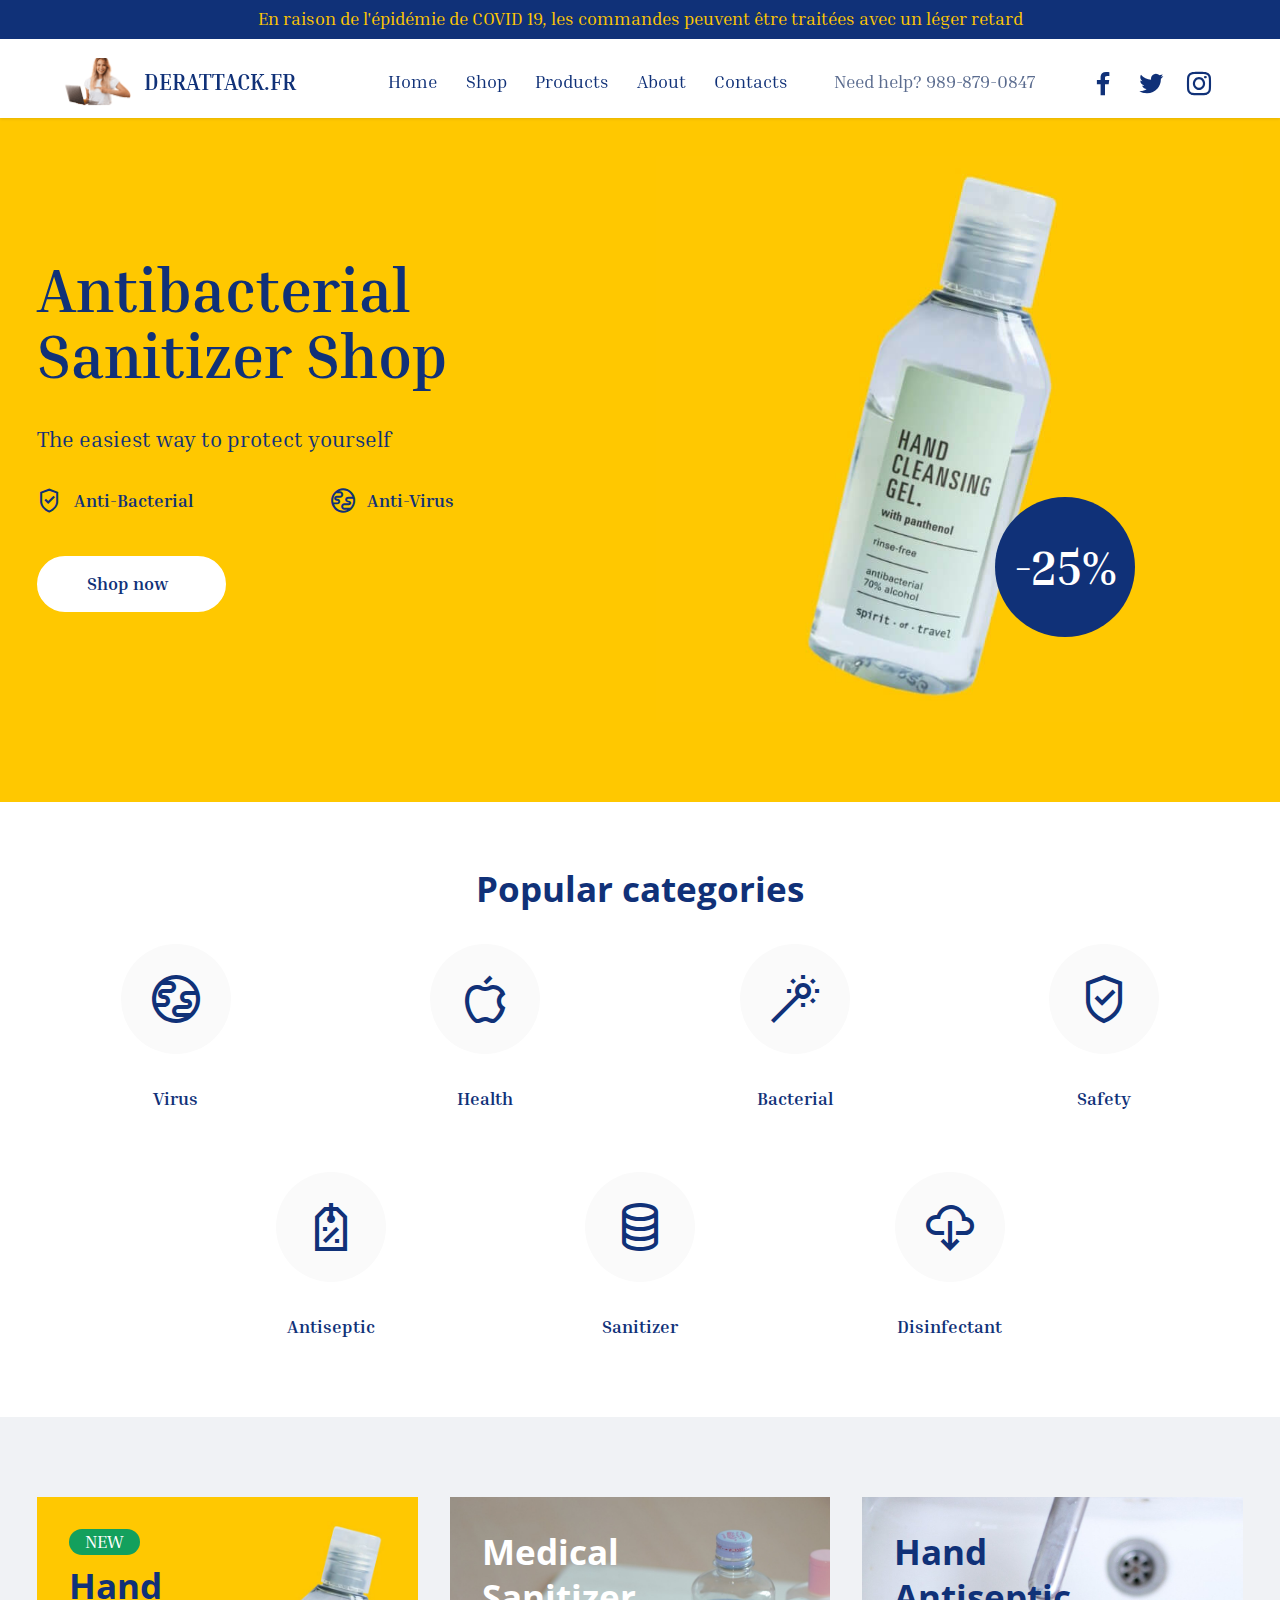
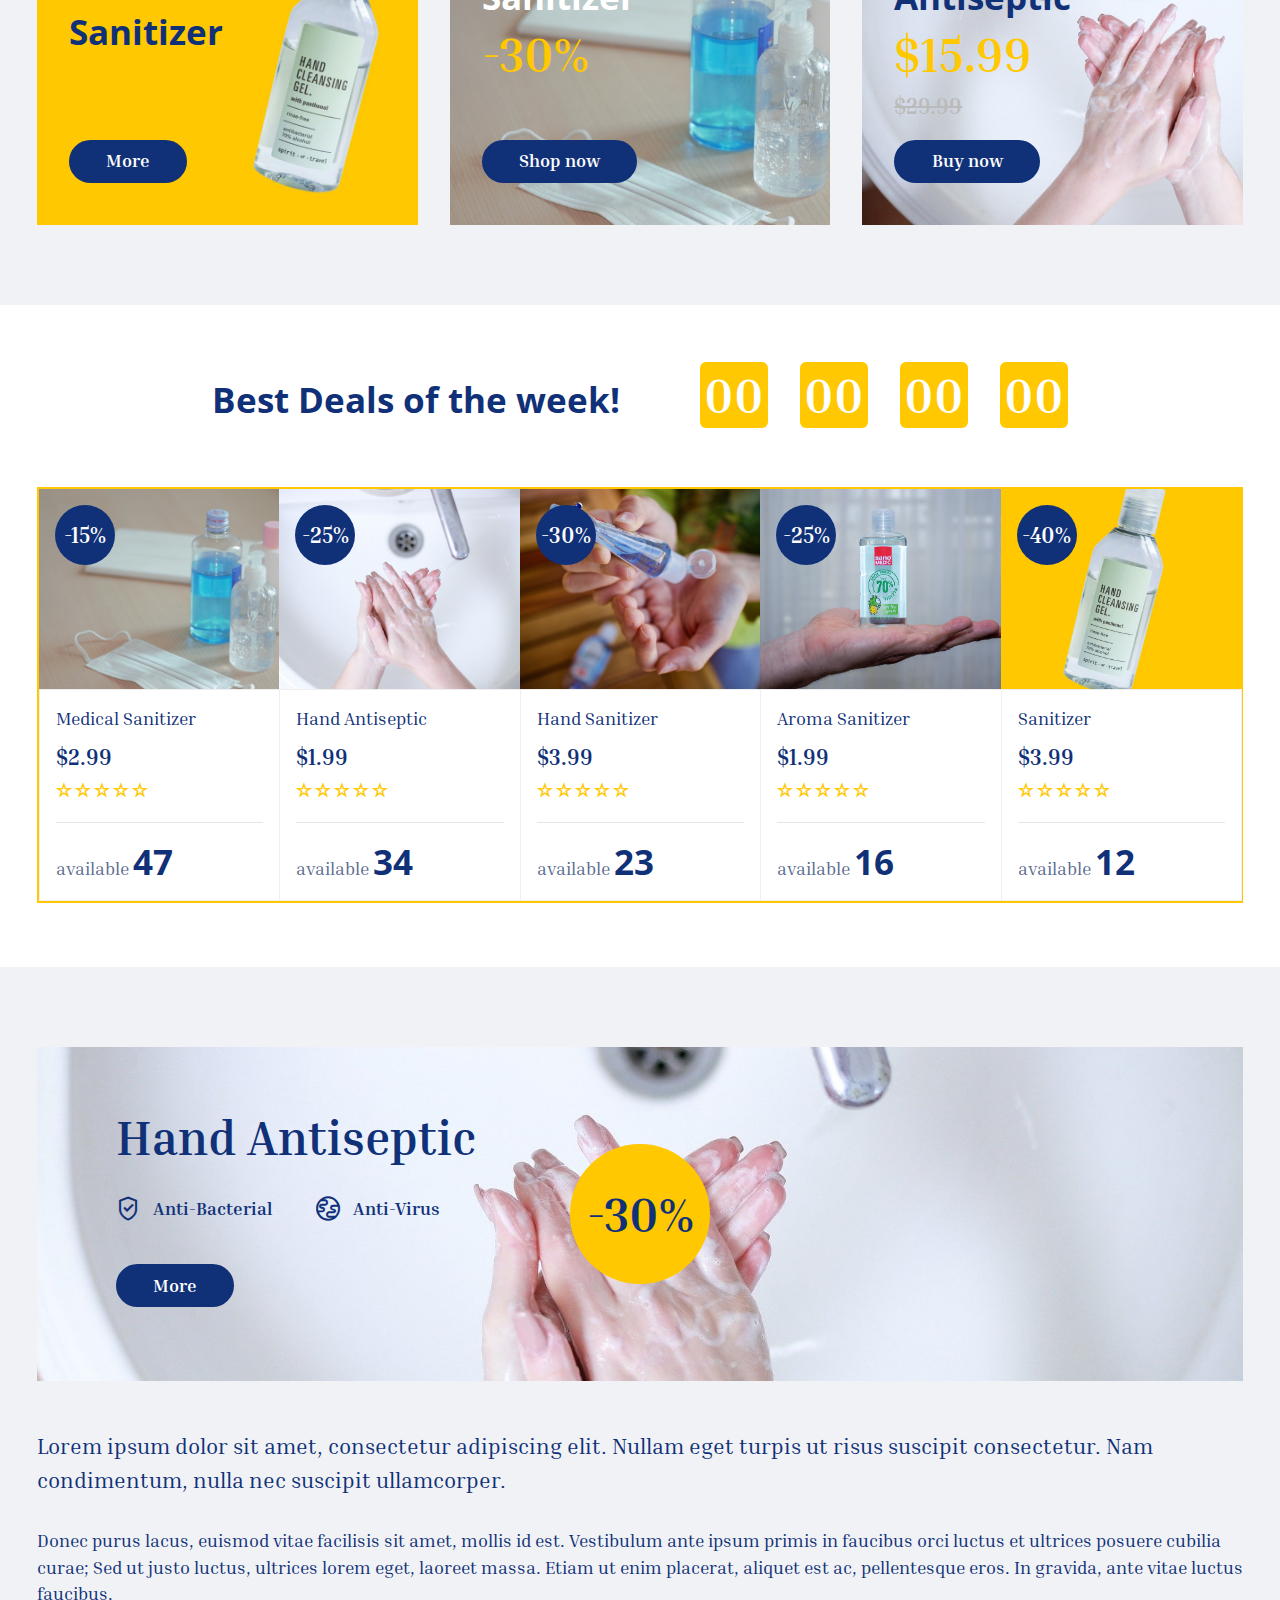
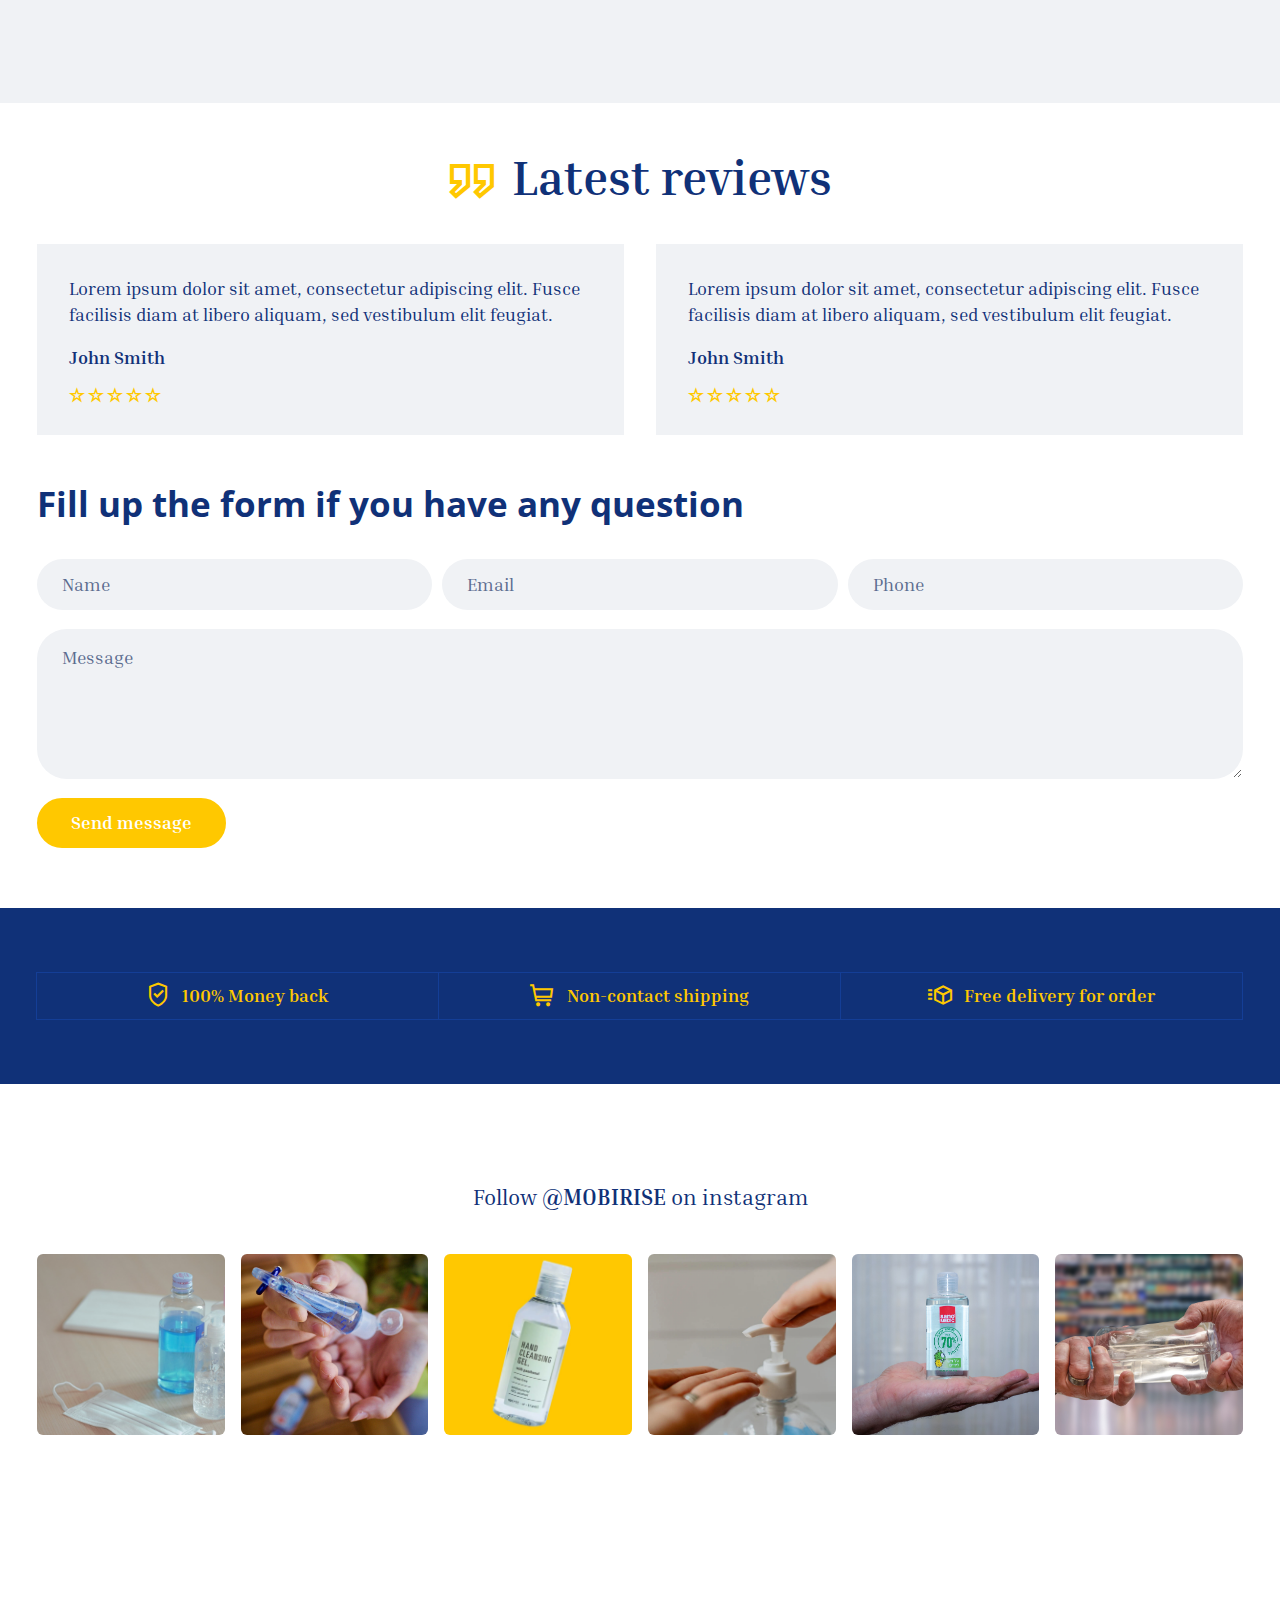
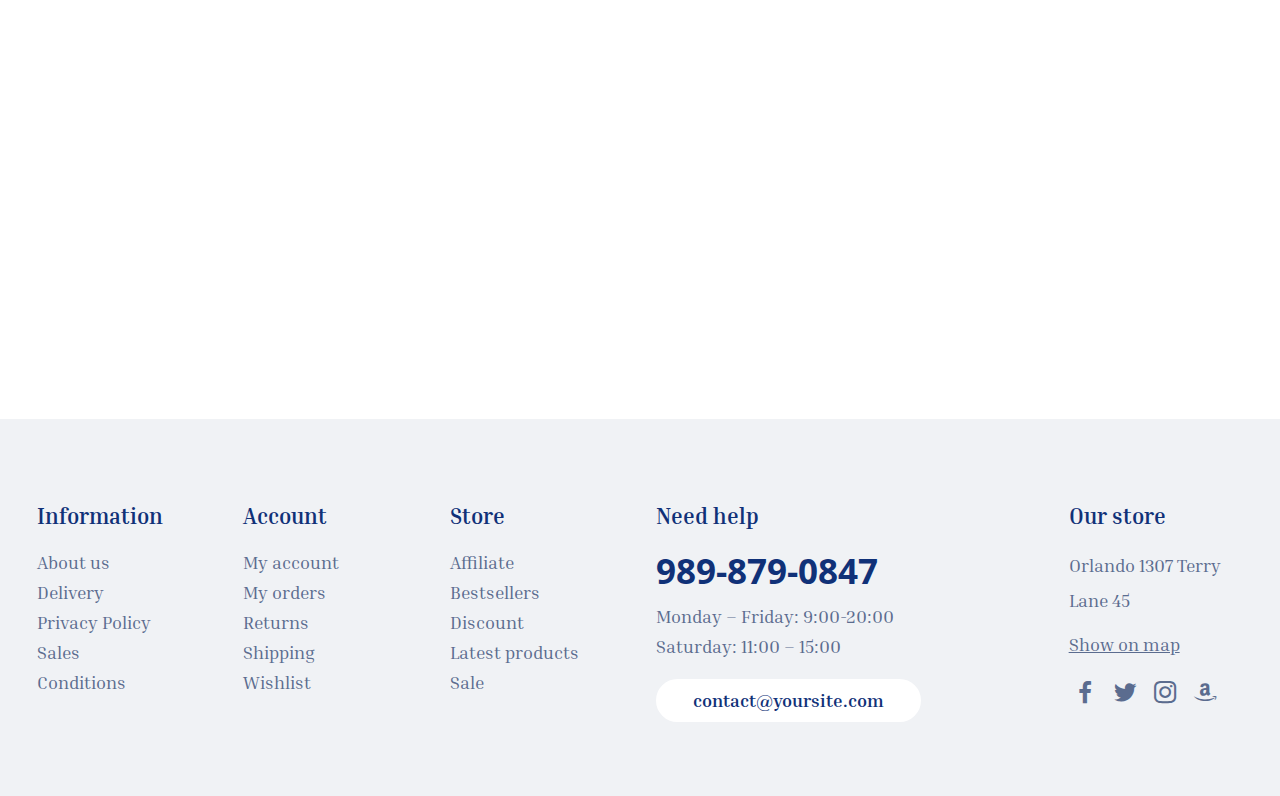
==== commit 57e04e01: "create github pages" ====
--- a/page1.html
+++ b/page1.html
@@ -25,6 +25,8 @@
   <link rel="stylesheet" href="assets/recaptcha.css">
   <link rel="preload" href="https://fonts.googleapis.com/css?family=Inria+Serif:300,300i,400,400i,700,700i&display=swap" as="style" onload="this.onload=null;this.rel='stylesheet'">
   <noscript><link rel="stylesheet" href="https://fonts.googleapis.com/css?family=Inria+Serif:300,300i,400,400i,700,700i&display=swap"></noscript>
+  <link rel="preload" href="https://fonts.googleapis.com/css?family=Open+Sans:300,400,500,600,700,800,300i,400i,500i,600i,700i,800i&display=swap" as="style" onload="this.onload=null;this.rel='stylesheet'">
+  <noscript><link rel="stylesheet" href="https://fonts.googleapis.com/css?family=Open+Sans:300,400,500,600,700,800,300i,400i,500i,600i,700i,800i&display=swap"></noscript>
   <link rel="preload" as="style" href="assets/mobirise/css/mbr-additional.css"><link rel="stylesheet" href="assets/mobirise/css/mbr-additional.css" type="text/css">
   
   
@@ -723,7 +725,7 @@
         <div class="row">
             <div class="col-lg-12 mx-auto mbr-form" data-form-type="formoid">
 <!--Formbuilder Form-->
-<form action="https://mobirise.eu/" method="POST" class="mbr-form form-with-styler" data-form-title="Form Name"><input type="hidden" name="email" data-form-email="true" value="ySHL/KbzLFicFfMnDufN9hkj1oBVz0FIgrhyy23m17YqiV2Ctd8EOUWBrEpijfg+5ohuWCUiF4VyyQJBMjOmOTKLernnGv+1gRDYvGucW+VhcZfYp5M2HSqu1FhE5quf.GkR4+/J0pxNwefTrOQDvsnk5wcY9UnoZLVt9Fuk/zZbHH2BPgZa3kKhjdDivNvSrIxn30EK0f3l8bCCUIJGJPJ4CJJKZoDdnAE4fB34fCZQok1ghxS/UrjM9iBjhgPO/">
+<form action="https://mobirise.eu/" method="POST" class="mbr-form form-with-styler" data-form-title="Form Name"><input type="hidden" name="email" data-form-email="true" value="KyJ96PckntnCZMlF2JzQOlUZES7uKUqCzyn++5/whtuaUb4iMmgZaoyyN+Jm/qj8rBhafFV0ZMy26eelISuFXG/hwybYMOtNtg5p2rd626Rm0//3W4+47qfIsGzOM8R3.5vNM3NSGb1Cj4BZXr1Me8yws6xJvPBB1qSDi4QfSOv1J6V27Vrjj0lgbHO2NY1LYLfHCPI30ggZ4zPwA6r8dORLudi7S/vqr9GvTNnV+RQJLJDJVjPc8slbRbn1dun5Q">
 <div class="form-row">
 <div hidden="hidden" data-form-alert="" class="alert alert-success col-12">Thanks for filling out the form!</div>
 <div hidden="hidden" data-form-alert-danger="" class="alert alert-danger col-12">Oops...! some problem!</div>
--- a/assets/mobirise/css/mbr-additional.css
+++ b/assets/mobirise/css/mbr-additional.css
@@ -29,12 +29,12 @@
   font-size: 1.375rem;
 }
 .display-5 {
-  font-family: 'Inria Serif', serif;
-  font-size: 2rem;
+  font-family: 'Open Sans', sans-serif;
+  font-size: 2.2rem;
   line-height: 1.3;
 }
 .display-5 > .mbr-iconfont {
-  font-size: 2.5rem;
+  font-size: 2.75rem;
 }
 .display-7 {
   font-family: 'Inria Serif', serif;
@@ -71,9 +71,9 @@
     line-height: calc( 1.4 * (1.0350000000000001rem + (1.1 - 1.0350000000000001) * ((100vw - 20rem) / (48 - 20))));
   }
   .display-5 {
-    font-size: 1.6rem;
-    font-size: calc( 1.35rem + (2 - 1.35) * ((100vw - 20rem) / (48 - 20)));
-    line-height: calc( 1.4 * (1.35rem + (2 - 1.35) * ((100vw - 20rem) / (48 - 20))));
+    font-size: 1.76rem;
+    font-size: calc( 1.42rem + (2.2 - 1.42) * ((100vw - 20rem) / (48 - 20)));
+    line-height: calc( 1.4 * (1.42rem + (2.2 - 1.42) * ((100vw - 20rem) / (48 - 20))));
   }
   .display-7 {
     font-size: 1.12rem;
--- a/assets/mobirise/css/mbr-additional.css
+++ b/assets/mobirise/css/mbr-additional.css
@@ -29,12 +29,12 @@
   font-size: 1.375rem;
 }
 .display-5 {
-  font-family: 'Inria Serif', serif;
-  font-size: 2rem;
+  font-family: 'Open Sans', sans-serif;
+  font-size: 2.2rem;
   line-height: 1.3;
 }
 .display-5 > .mbr-iconfont {
-  font-size: 2.5rem;
+  font-size: 2.75rem;
 }
 .display-7 {
   font-family: 'Inria Serif', serif;
@@ -71,9 +71,9 @@
     line-height: calc( 1.4 * (1.0350000000000001rem + (1.1 - 1.0350000000000001) * ((100vw - 20rem) / (48 - 20))));
   }
   .display-5 {
-    font-size: 1.6rem;
-    font-size: calc( 1.35rem + (2 - 1.35) * ((100vw - 20rem) / (48 - 20)));
-    line-height: calc( 1.4 * (1.35rem + (2 - 1.35) * ((100vw - 20rem) / (48 - 20))));
+    font-size: 1.76rem;
+    font-size: calc( 1.42rem + (2.2 - 1.42) * ((100vw - 20rem) / (48 - 20)));
+    line-height: calc( 1.4 * (1.42rem + (2.2 - 1.42) * ((100vw - 20rem) / (48 - 20))));
   }
   .display-7 {
     font-size: 1.12rem;
